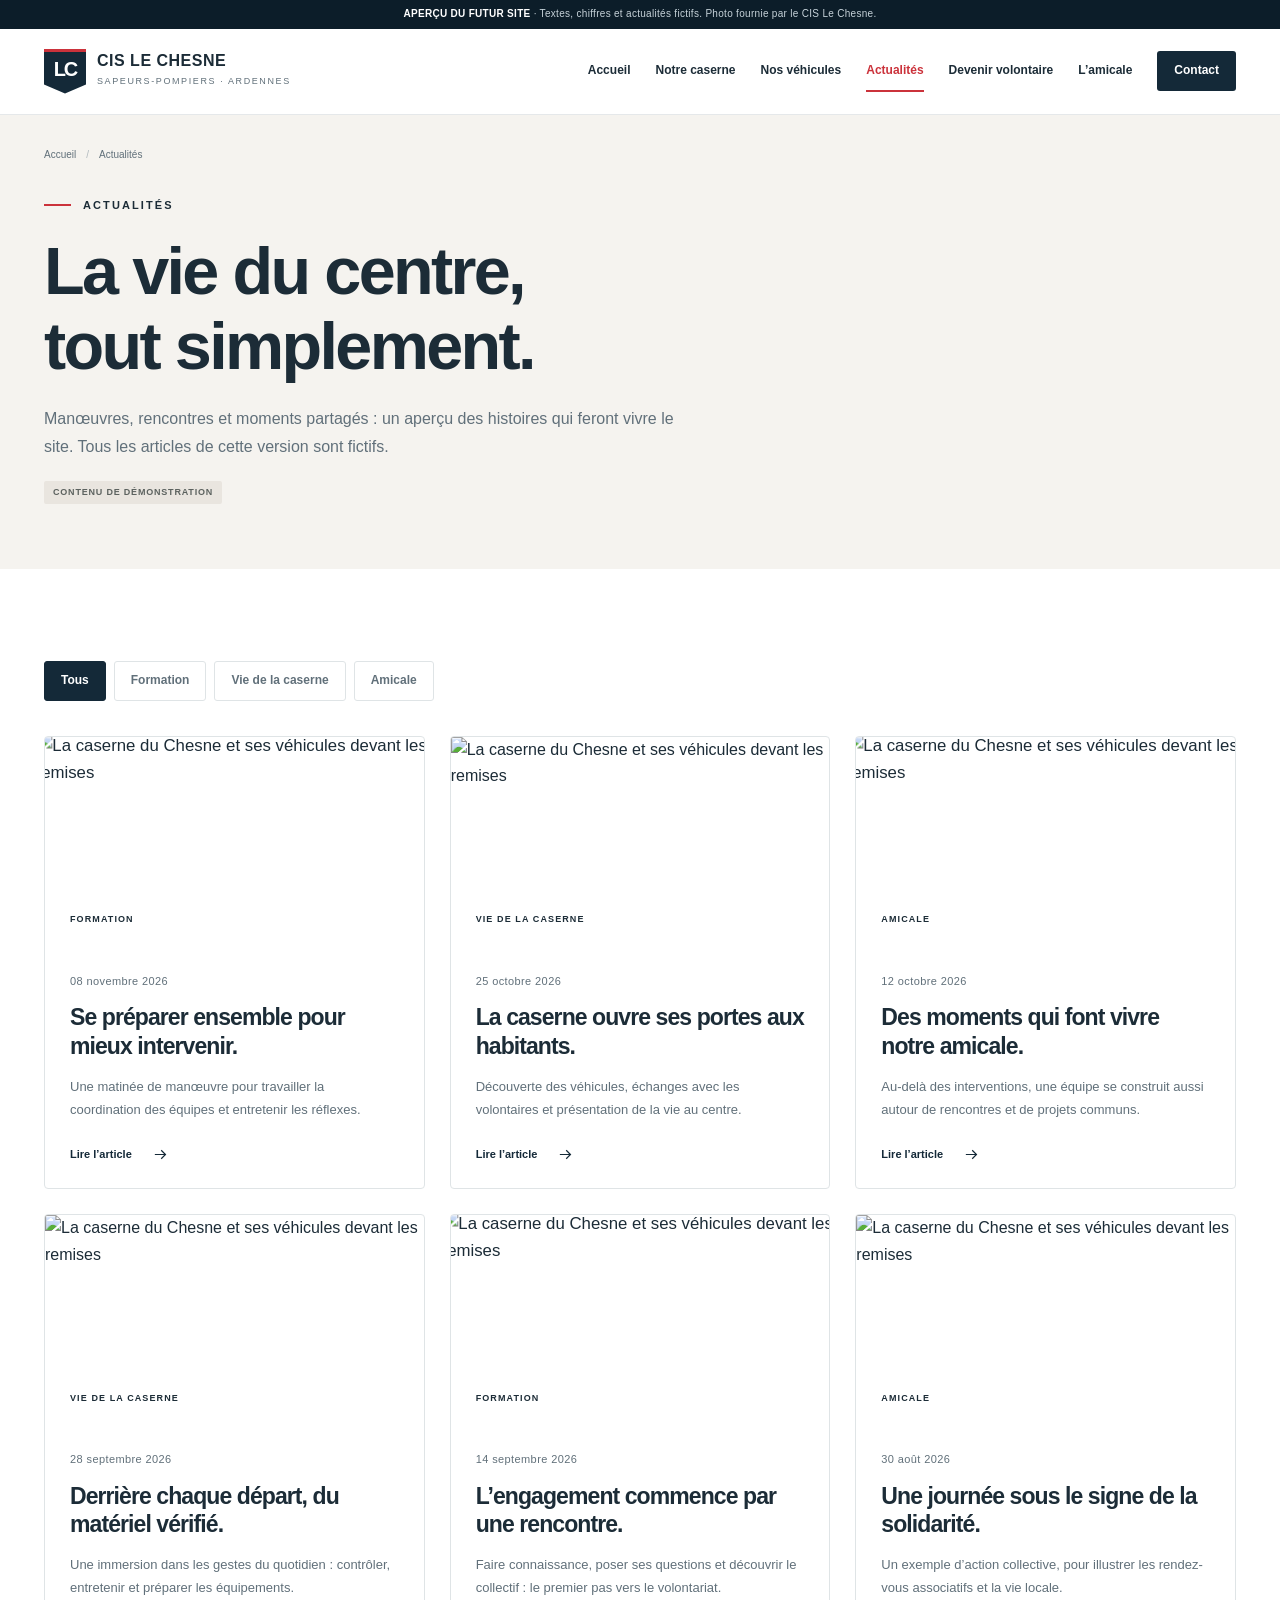
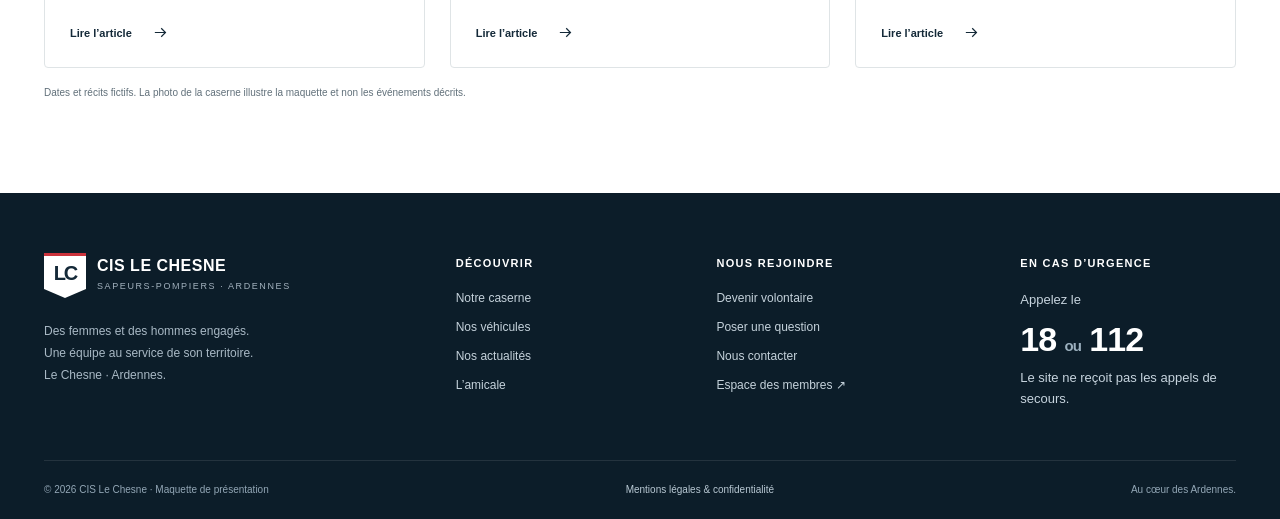
==== actualites.html @ fc44e7b3 "Add files via upload" ====
<!doctype html><html lang="fr"><head><meta charset="utf-8"><meta name="viewport" content="width=device-width,initial-scale=1"><meta name="robots" content="noindex,nofollow"><meta name="description" content="Maquette du site de présentation des sapeurs-pompiers du Chesne. Contenus de démonstration."><meta name="theme-color" content="#142938"><title>Actualités — CIS Le Chesne</title><link rel="icon" href="assets/favicon.svg" type="image/svg+xml"><link rel="stylesheet" href="styles.css"><script src="data.js" defer></script><script src="site.js" defer></script></head><body><a class="skip" href="#contenu">Aller au contenu</a><div class="demo"><strong>APERÇU DU FUTUR SITE</strong> · Textes, chiffres et actualités fictifs. Photo fournie par le CIS Le Chesne.</div><header class="site-header"><div class="wrap nav-wrap"><a class="brand" href="index.html" aria-label="CIS Le Chesne — accueil"><span class="brand-mark" aria-hidden="true">LC</span><span class="brand-text"><strong>CIS LE CHESNE</strong><small>Sapeurs-pompiers · Ardennes</small></span></a><button class="menu-toggle" aria-label="Ouvrir le menu" aria-controls="site-nav" aria-expanded="false"><svg width="22" height="22" viewBox="0 0 24 24" fill="none" stroke="currentColor" stroke-width="1.6" aria-hidden="true"><path d="M3 6h18M3 12h18M3 18h18"/></svg></button><nav class="site-nav" id="site-nav" aria-label="Navigation principale"><a href="index.html">Accueil</a><a href="caserne.html">Notre caserne</a><a href="vehicules.html">Nos véhicules</a><a href="actualites.html" aria-current="page">Actualités</a><a href="engagement.html">Devenir volontaire</a><a href="amicale.html">L’amicale</a><a href="contact.html">Contact</a></nav></div></header><main id="contenu"><section class="page-hero"><div class="wrap"><div class="breadcrumb"><a href="index.html">Accueil</a><span>/</span>Actualités</div><p class="eyebrow">Actualités</p><h1>La vie du centre,<br>tout simplement.</h1><p class="lead">Manœuvres, rencontres et moments partagés : un aperçu des histoires qui feront vivre le site. Tous les articles de cette version sont fictifs.</p><span class="tag-demo">CONTENU DE DÉMONSTRATION</span></div></section><section class="section"><div class="wrap"><div class="filters" role="group" aria-label="Filtrer les actualités"><button class="filter" data-filter="Tous" aria-pressed="true">Tous</button><button class="filter" data-filter="Formation" aria-pressed="false">Formation</button><button class="filter" data-filter="Vie de la caserne" aria-pressed="false">Vie de la caserne</button><button class="filter" data-filter="Amicale" aria-pressed="false">Amicale</button></div><div data-filter-grid><div class="cards"><article class="news-card" data-category="Formation"><a class="news-media" href="actualites.html?article=manoeuvre" aria-label="Lire : Se préparer ensemble pour mieux intervenir."><img class="news-image crop-a" src="assets/caserne-le-chesne.jpg" alt="La caserne du Chesne et ses véhicules devant les remises" loading="lazy" width="2047" height="1151"><span class="label">Formation</span></a><div class="news-body"><time datetime="2026-11-08">08 novembre 2026</time><h3>Se préparer ensemble pour mieux intervenir.</h3><p>Une matinée de manœuvre pour travailler la coordination des équipes et entretenir les réflexes.</p><a class="text-link" href="actualites.html?article=manoeuvre">Lire l’article<svg viewBox="0 0 24 24" fill="none" stroke="currentColor" stroke-width="1.7" aria-hidden="true"><path d="M4 12h15m-6-6 6 6-6 6"/></svg></a></div></article><article class="news-card" data-category="Vie de la caserne"><a class="news-media" href="actualites.html?article=portes-ouvertes" aria-label="Lire : La caserne ouvre ses portes aux habitants."><img class="news-image crop-b" src="assets/caserne-le-chesne.jpg" alt="La caserne du Chesne et ses véhicules devant les remises" loading="lazy" width="2047" height="1151"><span class="label">Vie de la caserne</span></a><div class="news-body"><time datetime="2026-10-25">25 octobre 2026</time><h3>La caserne ouvre ses portes aux habitants.</h3><p>Découverte des véhicules, échanges avec les volontaires et présentation de la vie au centre.</p><a class="text-link" href="actualites.html?article=portes-ouvertes">Lire l’article<svg viewBox="0 0 24 24" fill="none" stroke="currentColor" stroke-width="1.7" aria-hidden="true"><path d="M4 12h15m-6-6 6 6-6 6"/></svg></a></div></article><article class="news-card" data-category="Amicale"><a class="news-media" href="actualites.html?article=amicale" aria-label="Lire : Des moments qui font vivre notre amicale."><img class="news-image crop-a" src="assets/caserne-le-chesne.jpg" alt="La caserne du Chesne et ses véhicules devant les remises" loading="lazy" width="2047" height="1151"><span class="label">Amicale</span></a><div class="news-body"><time datetime="2026-10-12">12 octobre 2026</time><h3>Des moments qui font vivre notre amicale.</h3><p>Au-delà des interventions, une équipe se construit aussi autour de rencontres et de projets communs.</p><a class="text-link" href="actualites.html?article=amicale">Lire l’article<svg viewBox="0 0 24 24" fill="none" stroke="currentColor" stroke-width="1.7" aria-hidden="true"><path d="M4 12h15m-6-6 6 6-6 6"/></svg></a></div></article><article class="news-card" data-category="Vie de la caserne"><a class="news-media" href="actualites.html?article=materiel" aria-label="Lire : Derrière chaque départ, du matériel vérifié."><img class="news-image crop-b" src="assets/caserne-le-chesne.jpg" alt="La caserne du Chesne et ses véhicules devant les remises" loading="lazy" width="2047" height="1151"><span class="label">Vie de la caserne</span></a><div class="news-body"><time datetime="2026-09-28">28 septembre 2026</time><h3>Derrière chaque départ, du matériel vérifié.</h3><p>Une immersion dans les gestes du quotidien : contrôler, entretenir et préparer les équipements.</p><a class="text-link" href="actualites.html?article=materiel">Lire l’article<svg viewBox="0 0 24 24" fill="none" stroke="currentColor" stroke-width="1.7" aria-hidden="true"><path d="M4 12h15m-6-6 6 6-6 6"/></svg></a></div></article><article class="news-card" data-category="Formation"><a class="news-media" href="actualites.html?article=volontariat" aria-label="Lire : L’engagement commence par une rencontre."><img class="news-image crop-a" src="assets/caserne-le-chesne.jpg" alt="La caserne du Chesne et ses véhicules devant les remises" loading="lazy" width="2047" height="1151"><span class="label">Formation</span></a><div class="news-body"><time datetime="2026-09-14">14 septembre 2026</time><h3>L’engagement commence par une rencontre.</h3><p>Faire connaissance, poser ses questions et découvrir le collectif : le premier pas vers le volontariat.</p><a class="text-link" href="actualites.html?article=volontariat">Lire l’article<svg viewBox="0 0 24 24" fill="none" stroke="currentColor" stroke-width="1.7" aria-hidden="true"><path d="M4 12h15m-6-6 6 6-6 6"/></svg></a></div></article><article class="news-card" data-category="Amicale"><a class="news-media" href="actualites.html?article=solidarite" aria-label="Lire : Une journée sous le signe de la solidarité."><img class="news-image crop-b" src="assets/caserne-le-chesne.jpg" alt="La caserne du Chesne et ses véhicules devant les remises" loading="lazy" width="2047" height="1151"><span class="label">Amicale</span></a><div class="news-body"><time datetime="2026-08-30">30 août 2026</time><h3>Une journée sous le signe de la solidarité.</h3><p>Un exemple d’action collective, pour illustrer les rendez-vous associatifs et la vie locale.</p><a class="text-link" href="actualites.html?article=solidarite">Lire l’article<svg viewBox="0 0 24 24" fill="none" stroke="currentColor" stroke-width="1.7" aria-hidden="true"><path d="M4 12h15m-6-6 6 6-6 6"/></svg></a></div></article></div></div><p class="photo-credit">Dates et récits fictifs. La photo de la caserne illustre la maquette et non les événements décrits.</p></div></section></main><footer class="site-footer"><div class="wrap"><div class="footer-grid"><div><a class="brand" href="index.html"><span class="brand-mark" aria-hidden="true">LC</span><span class="brand-text"><strong>CIS LE CHESNE</strong><small>Sapeurs-pompiers · Ardennes</small></span></a><p class="footer-note">Des femmes et des hommes engagés.<br>Une équipe au service de son territoire.<br>Le Chesne · Ardennes.</p></div><div><h3>Découvrir</h3><a href="caserne.html">Notre caserne</a><a href="vehicules.html">Nos véhicules</a><a href="actualites.html">Nos actualités</a><a href="amicale.html">L’amicale</a></div><div><h3>Nous rejoindre</h3><a href="engagement.html">Devenir volontaire</a><a href="contact.html?objet=engagement">Poser une question</a><a href="contact.html">Nous contacter</a><a href="https://cis-lechesne.fr/" target="_blank" rel="noopener">Espace des membres ↗</a></div><div><h3>En cas d’urgence</h3><p class="emergency">Appelez le<strong>18 <span style="font-size:15px;color:#9cb0be">ou</span> 112</strong>Le site ne reçoit pas les appels de secours.</p></div></div><div class="footer-bottom"><span>© 2026 CIS Le Chesne · Maquette de présentation</span><a href="mentions-legales.html">Mentions légales & confidentialité</a><span>Au cœur des Ardennes.</span></div></div></footer><dialog class="modal" id="detail-modal" aria-labelledby="modal-title"><button class="modal-close" aria-label="Fermer la fiche"><svg viewBox="0 0 24 24" fill="none" stroke="currentColor" stroke-width="1.5" aria-hidden="true"><path d="m6 6 12 12M18 6 6 18"/></svg></button><div id="modal-content"></div></dialog></body></html>
---- styles.css ----
:root{--navy:#142938;--navy-deep:#0c1d29;--red:#cb323b;--red-dark:#ab2630;--cream:#f5f3ef;--ink:#1c2c37;--muted:#61707a;--line:#dfe4e6;--white:#fff;--radius:4px}*{box-sizing:border-box}html{scroll-behavior:smooth;scroll-padding-top:105px}body{margin:0;color:var(--ink);font:16px/1.65 Arial,Helvetica,sans-serif;background:#fff}body.locked{overflow:hidden}a{color:inherit;text-decoration:none}button,input,textarea,select{font:inherit}button,a,input,textarea,select{touch-action:manipulation}button{cursor:pointer}a:focus-visible,button:focus-visible,summary:focus-visible,input:focus-visible,select:focus-visible,textarea:focus-visible{outline:3px solid #d57a20;outline-offset:5px}img{max-width:100%;display:block}h1,h2,h3,p{margin:0}h1,h2,h3{line-height:1.12;letter-spacing:-.04em}h2{font-size:clamp(32px,3.7vw,50px);font-weight:800}h3{font-size:24px;font-weight:750}p+p{margin-top:16px}.wrap{width:min(1192px,calc(100% - 80px));margin:auto}.section{padding:92px 0}.eyebrow{display:flex;align-items:center;gap:12px;font-size:11px;font-weight:800;text-transform:uppercase;letter-spacing:2.1px;margin-bottom:20px}.eyebrow:before{content:'';display:block;width:27px;height:2px;background:var(--red)}.muted{color:var(--muted)}.lead{font-size:18px;line-height:1.75;max-width:650px;color:var(--muted)}.intro{margin:24px 0 30px}.button{display:inline-flex;align-items:center;justify-content:center;gap:24px;padding:15px 22px;background:var(--red);color:#fff;font-size:13px;line-height:1.5;font-weight:700;border:1px solid var(--red);border-radius:3px;transition:background .2s,transform .2s;min-height:49px}.button:hover{background:var(--red-dark);transform:translateY(-2px)}.button svg,.text-link svg{width:17px;height:17px;flex:none}.button.outline{background:transparent;border-color:#ffffff70}.button.outline:hover{background:#ffffff16}.button.navy{background:var(--navy);border-color:var(--navy)}.button.light{background:#fff;color:var(--navy);border-color:#fff}.text-link{display:inline-flex;align-items:center;gap:20px;font-size:13px;font-weight:800;padding-bottom:5px;border-bottom:1px solid var(--red)}.text-link:hover{color:var(--red)}.skip{position:fixed;top:-100px;left:20px;background:white;padding:15px;z-index:100}.skip:focus{top:10px}.demo{background:var(--navy-deep);color:#c6d2d9;text-align:center;padding:6px 16px;font-size:10px;letter-spacing:.3px}.demo strong{color:#fff;font-weight:700}.site-header{position:sticky;top:0;background:#fff;z-index:30;border-bottom:1px solid #e5e8ea}.nav-wrap{height:85px;display:flex;align-items:center;justify-content:space-between;gap:35px}.brand{display:flex;align-items:center;gap:11px;flex:none}.brand-mark{width:42px;height:45px;display:grid;place-items:center;background:var(--navy);color:#fff;font-size:20px;letter-spacing:-2px;font-weight:900;position:relative;clip-path:polygon(0 0,100% 0,100% 80%,50% 100%,0 80%);padding-bottom:4px}.brand-mark:after{position:absolute;content:'';top:0;left:0;width:100%;height:3px;background:var(--red)}.brand-text strong{font-size:16px;letter-spacing:.5px;line-height:1;display:block}.brand-text small{display:block;font-size:9px;letter-spacing:1.6px;text-transform:uppercase;color:var(--muted);margin-top:5px}.site-nav{display:flex;gap:25px;align-items:center;white-space:nowrap}.site-nav a{font-size:12px;font-weight:700;position:relative;padding:30px 0}.site-nav a:hover,.site-nav a[aria-current=page]{color:var(--red)}.site-nav a[aria-current=page]:after{content:'';height:2px;background:var(--red);position:absolute;bottom:19px;left:0;right:0}.site-nav a:last-child{background:var(--navy);color:#fff;padding:10px 17px;border-radius:3px}.site-nav a:last-child:after{display:none}.menu-toggle{display:none;border:1px solid var(--line);background:#fff;width:45px;height:43px;align-items:center;justify-content:center}.hero{min-height:620px;height:calc(100svh - 145px);max-height:840px;position:relative;background:var(--navy);color:#fff;display:flex;align-items:center;overflow:hidden}.hero-photo{position:absolute;inset:0;width:100%;height:100%;object-fit:cover;object-position:center 67%}.hero:after{content:'';position:absolute;inset:0;background:linear-gradient(90deg,#0a1e31d9 0%,#10273980 47%,#10273910 85%),linear-gradient(0deg,#071e3455,transparent 60%)}.hero .wrap{position:relative;z-index:1}.hero .eyebrow{color:#e1e9ef}.hero h1{font-size:clamp(54px,6.7vw,91px);max-width:730px;font-weight:850;line-height:1.03;letter-spacing:-4px}.hero h1 em{font-style:normal;color:#fff;position:relative}.hero p{max-width:445px;font-size:15px;line-height:1.8;color:#e0e7ec;margin:25px 0 28px}.hero-actions{display:flex;gap:13px;flex-wrap:wrap}.hero-coordinate{position:absolute;bottom:26px;left:0;right:0;z-index:1;color:#e4ebef;font-size:10px;text-transform:uppercase;letter-spacing:1.9px}.hero-coordinate .wrap{display:flex;justify-content:space-between;align-items:center}.hero-scroll{display:flex;gap:12px;align-items:center}.hero-scroll span{display:block;height:25px;width:1px;background:#a5b6c3}.stats-band{background:var(--cream)}.stats{display:grid;grid-template-columns:1.1fr repeat(3,1fr);padding:32px 0;align-items:center}.stats-intro{font-size:10px;font-weight:800;letter-spacing:1.5px;text-transform:uppercase;max-width:145px;line-height:1.7;color:var(--muted)}.stat{padding-left:44px;border-left:1px solid #d9dcd8}.stat strong{font-size:43px;letter-spacing:-2px;line-height:1.2;display:block;color:var(--navy)}.stat small{display:block;color:var(--muted);font-size:12px;margin-top:4px}.split{display:grid;grid-template-columns:1fr 1fr;gap:85px;align-items:center}.photo-frame{position:relative}.photo-frame img{height:405px;width:100%;object-fit:cover;object-position:65% 70%;border-radius:var(--radius)}.photo-frame .caption{position:absolute;right:-20px;bottom:-20px;max-width:220px;background:var(--navy);color:#fff;padding:22px 25px;font-size:14px;line-height:1.6;border-left:3px solid var(--red)}.photo-frame .caption small{display:block;text-transform:uppercase;font-size:9px;letter-spacing:1.6px;color:#b5c5d0;margin-bottom:6px}.section-head{display:flex;justify-content:space-between;align-items:flex-end;gap:25px;margin-bottom:38px}.section-head p{max-width:400px;margin-top:18px}.section-head>.text-link{flex-shrink:0}.cream{background:var(--cream)}.navy-section{background:var(--navy);color:#fff}.navy-section .lead{color:#c5d1d9}.mission-grid{display:grid;grid-template-columns:repeat(3,1fr);gap:0;border-top:1px solid #ffffff28}.mission{padding:34px 35px 0 0;position:relative}.mission+.mission{padding-left:35px;border-left:1px solid #ffffff28}.mission .number{display:block;color:#9daeb9;font-size:11px;letter-spacing:1px;margin-bottom:28px}.mission h3{font-size:24px;margin-bottom:15px}.mission p{font-size:14px;color:#c3cfd7;line-height:1.8}.mission .icon{width:35px;height:35px;stroke:#ef626b;margin-bottom:22px}.cards{display:grid;grid-template-columns:repeat(3,minmax(0,1fr));gap:25px}.news-card{border:1px solid var(--line);background:#fff;display:flex;flex-direction:column;border-radius:var(--radius);overflow:hidden;transition:box-shadow .2s,transform .2s}.news-card:hover{box-shadow:0 13px 30px #102b3c0a;transform:translateY(-4px)}.news-image{height:210px;width:100%;object-fit:cover}.news-image.crop-a{object-position:60% 75%;transform:scale(1.05)}.news-image.crop-b{object-position:20% 48%}.news-media{overflow:hidden;position:relative}.news-media .label{position:absolute;left:17px;bottom:16px;background:#fff;padding:4px 8px;font-size:9px;font-weight:800;letter-spacing:1.1px;text-transform:uppercase}.news-body{padding:25px;display:flex;flex-direction:column;align-items:flex-start;flex:1}.news-body time{font-size:11px;color:var(--muted);letter-spacing:.4px;display:block;margin-bottom:13px}.news-body h3{font-size:23px;line-height:1.25;margin-bottom:14px}.news-body p{font-size:13px;line-height:1.8;color:var(--muted);margin-bottom:24px}.news-body .text-link{margin-top:auto;border:0;background:transparent;color:var(--navy);padding:0;font-size:11px;text-align:left;gap:20px}.recruit-banner{position:relative;overflow:hidden;background:var(--red);padding:64px 0;color:white}.recruit-banner .wrap{position:relative;display:flex;align-items:center;justify-content:space-between;gap:40px;z-index:1}.recruit-banner h2{font-size:clamp(33px,3.9vw,50px);max-width:690px}.recruit-banner p{margin-top:15px;font-size:14px;max-width:540px;color:#ffe7e9}.recruit-banner:after{content:'ENGAGEMENT';position:absolute;bottom:-60px;right:-25px;font-size:150px;font-weight:900;letter-spacing:-8px;color:#ffffff07;pointer-events:none}.site-footer{background:var(--navy-deep);color:#fff;padding-top:60px}.footer-grid{display:grid;grid-template-columns:1.7fr 1fr 1.2fr 1fr;gap:45px;padding-bottom:50px}.site-footer .brand-mark{background:#fff;color:var(--navy)}.site-footer .brand-text small{color:#a3b2be}.footer-note{font-size:12px;color:#a9b9c5;max-width:280px;margin-top:22px;line-height:1.85}.footer-grid h3{font-size:11px;text-transform:uppercase;letter-spacing:1.3px;margin:4px 0 20px}.footer-grid a:not(.brand){display:block;color:#c5d2db;font-size:12px;margin-bottom:9px}.footer-grid a:hover{color:white}.footer-bottom{display:flex;justify-content:space-between;gap:25px;border-top:1px solid #ffffff19;padding:21px 0;color:#93a7b6;font-size:10px}.emergency{font-size:13px;color:#c7d4de}.emergency strong{font-size:34px;font-weight:800;letter-spacing:-1px;color:#fff;display:block}.footer-bottom a{color:#b9c9d4}.page-hero{background:var(--cream);padding:32px 0 65px}.breadcrumb{font-size:10px;color:var(--muted);margin-bottom:33px}.breadcrumb a:hover{color:var(--red)}.breadcrumb span{padding:0 10px;color:#b1b9be}.page-hero h1{font-size:clamp(40px,5.2vw,68px);max-width:800px;font-weight:800}.page-hero .lead{margin-top:22px;max-width:660px;font-size:16px}.tag-demo{display:inline-block;background:#e9e5df;padding:4px 9px;font-size:9px;font-weight:700;letter-spacing:.8px;border-radius:2px;color:#5c625f;margin-top:20px}.full-photo{height:400px;width:100%;object-fit:cover;object-position:center 66%;border-radius:4px}.quote-panel{padding:37px 40px;background:var(--cream);border-left:3px solid var(--red)}.quote-panel p{font-size:25px;line-height:1.5;font-weight:700;letter-spacing:-.6px}.quote-panel small{display:block;margin-top:17px;font-size:11px;color:var(--muted)}.values{display:grid;grid-template-columns:repeat(3,1fr);gap:30px;margin-top:45px}.value{border-top:2px solid var(--red);padding-top:25px}.value h3{font-size:23px;margin-bottom:16px}.value p{font-size:14px;color:var(--muted)}.timeline{display:grid;grid-template-columns:repeat(3,1fr);gap:35px;margin-top:40px}.timeline article{padding:25px 0;border-top:1px solid var(--line)}.timeline strong{font-size:38px;letter-spacing:-1px;display:block;color:var(--red)}.timeline h3{font-size:19px;margin:12px 0}.timeline p{font-size:13px;color:var(--muted)}.filters{display:flex;gap:8px;flex-wrap:wrap;margin-bottom:35px}.filter{border:1px solid var(--line);background:white;color:var(--muted);padding:9px 16px;font-size:12px;font-weight:700;border-radius:3px}.filter[aria-pressed=true]{background:var(--navy);color:#fff;border-color:var(--navy)}.filters .filter:hover{border-color:var(--navy)}.vehicle-grid{display:grid;grid-template-columns:repeat(2,minmax(0,1fr));gap:32px}.vehicle{border:1px solid var(--line);background:white;border-radius:4px;overflow:hidden}.vehicle-photo{height:265px;background-image:url('assets/caserne-le-chesne.jpg');background-repeat:no-repeat;background-size:270%;background-position:60% 78%;position:relative}.vehicle-photo.vsav{background-position:100% 76%;background-size:280%}.vehicle-photo.vl{background-position:38% 86%;background-size:280%}.vehicle-photo.vtu{background-position:86% 80%;background-size:270%}.vehicle-photo:after{content:'';position:absolute;inset:0;background:linear-gradient(0deg,#0d263657,transparent 65%)}.vehicle-type{position:absolute;bottom:18px;left:22px;z-index:1;font-size:12px;color:#fff;font-weight:800;letter-spacing:1.5px}.vehicle-info{padding:27px}.vehicle-info h3{font-size:25px}.vehicle-info p{font-size:14px;color:var(--muted);margin:15px 0 22px}.vehicle-meta{display:flex;justify-content:space-between;gap:16px;padding-top:20px;border-top:1px solid var(--line);font-size:11px;color:var(--muted)}.vehicle-meta button{background:none;border:0;padding:0;color:var(--navy);font-size:12px;font-weight:800}.photo-credit{font-size:10px;line-height:1.6;color:var(--muted);margin-top:17px}.steps{display:grid;grid-template-columns:repeat(4,1fr);gap:30px;margin-top:40px;counter-reset:step}.step{border-top:1px solid #d5dcdc;padding-top:22px}.step:before{counter-increment:step;content:'0' counter(step);color:var(--red);font-size:13px;font-weight:800;display:block;margin-bottom:24px}.step h3{font-size:21px;margin-bottom:15px}.step p{font-size:13px;color:var(--muted)}.faq{max-width:840px;margin:40px auto 0}.faq details{border-top:1px solid var(--line)}.faq details:last-child{border-bottom:1px solid var(--line)}.faq summary{list-style:none;cursor:pointer;padding:24px 30px 24px 0;font-weight:700;position:relative;font-size:16px}.faq summary::-webkit-details-marker{display:none}.faq summary:after{content:'+';position:absolute;right:2px;top:20px;font-size:23px;color:var(--red);font-weight:400}.faq details[open] summary:after{content:'−'}.faq details p{padding:0 35px 24px 0;font-size:14px;color:var(--muted)}.center{text-align:center}.center .eyebrow{justify-content:center}.center .lead{margin:20px auto 0}.agenda{margin-top:36px;border-top:1px solid var(--line)}.agenda-item{display:grid;grid-template-columns:70px 1fr auto;gap:25px;align-items:center;padding:24px 0;border-bottom:1px solid var(--line)}.agenda-day{color:var(--red);font-size:32px;font-weight:800;line-height:1;text-align:center}.agenda-day small{display:block;font-size:9px;letter-spacing:1.5px;margin-top:8px;text-transform:uppercase}.agenda-item h3{font-size:21px}.agenda-item p{font-size:12px;color:var(--muted);margin-top:7px}.agenda-item>span{font-size:10px;text-transform:uppercase;letter-spacing:1px;color:var(--muted)}.contact-grid{display:grid;grid-template-columns:.85fr 1.25fr;gap:90px}.contact-info h2{font-size:36px}.contact-info .lead{font-size:15px;margin-top:22px}.contact-detail{padding:25px 0;border-bottom:1px solid var(--line)}.contact-detail strong{display:block;font-size:13px;margin-bottom:6px}.contact-detail p{font-size:14px;color:var(--muted)}.contact-detail small{font-size:11px;color:var(--muted)}.form-panel{background:var(--cream);padding:38px;border:1px solid #e9e8e2;border-radius:4px}.form-panel h2{font-size:30px}.form-panel>p{font-size:12px;color:var(--muted);margin:13px 0 25px}.form-grid{display:grid;grid-template-columns:1fr 1fr;gap:17px}.field{display:flex;flex-direction:column;gap:7px;margin-bottom:18px;min-width:0}.field label{font-size:12px;font-weight:700}.field input,.field select,.field textarea{border:1px solid #d2d9dc;background:white;width:100%;padding:12px 14px;color:var(--ink);border-radius:3px;min-width:0;font-size:14px}.field textarea{resize:vertical;min-height:140px}.check-label{display:flex;align-items:flex-start;gap:10px;font-size:11px;color:var(--muted);margin-bottom:24px}.check-label input{margin-top:4px;accent-color:var(--red);flex:none}.form-note{font-size:11px;color:var(--muted);margin-top:15px}.form-result{padding:17px;background:#e4efe6;color:#245b37;border:1px solid #b7cdbb;margin-top:22px;font-size:13px}.location-card{background:var(--navy);padding:35px;color:white;position:relative;overflow:hidden}.location-card h3{font-size:22px}.location-card p{font-size:13px;color:#c4d0d9;margin-top:13px;position:relative;z-index:1}.location-grid{position:absolute;inset:0;opacity:.08;background-image:linear-gradient(#fff 1px,transparent 1px),linear-gradient(90deg,#fff 1px,transparent 1px);background-size:30px 30px;transform:rotate(-20deg) scale(1.5)}.location-pin{display:flex;align-items:center;gap:8px;font-size:11px;color:#dbe5ec;margin-top:27px}.location-pin svg{width:18px;height:18px}.emergency-box{background:#fff0f0;color:#86313a;padding:22px 26px;display:flex;gap:20px;align-items:center;border-left:3px solid var(--red);margin-top:35px}.emergency-box strong{font-size:22px;white-space:nowrap}.emergency-box p{font-size:12px;line-height:1.7}.legal-content{max-width:800px}.legal-content h2{font-size:26px;margin:35px 0 16px}.legal-content p{font-size:15px;color:var(--muted)}.modal{width:min(760px,calc(100% - 30px));max-height:90svh;padding:0;border:0;border-radius:5px;color:var(--ink);box-shadow:0 30px 100px #00142577}.modal::backdrop{background:#0a1b29ba;backdrop-filter:blur(4px)}.modal-close{position:sticky;top:14px;float:right;margin:14px 14px -58px 0;background:white;color:var(--navy);width:40px;height:40px;display:grid;place-items:center;border:1px solid var(--line);border-radius:50%;z-index:2}.modal-close svg{width:19px;height:19px}.modal-image{width:100%;height:270px;object-fit:cover;object-position:center 70%}.modal-body{padding:36px 40px 42px}.modal-body h2{font-size:36px;margin-bottom:24px}.modal-body p{color:var(--muted);font-size:14px}.modal-body .eyebrow{font-size:9px;margin-bottom:18px}.modal-body h3{font-size:20px;margin:25px 0 14px}.modal-body ul{padding-left:20px;color:var(--muted);font-size:14px}.modal-body .button{margin-top:25px}.empty{color:var(--muted);padding:25px 0}[hidden]{display:none!important}.visually-hidden{position:absolute!important;width:1px;height:1px;padding:0;overflow:hidden;clip:rect(0,0,0,0);white-space:nowrap;border:0}@media(min-width:1600px){.hero .wrap{padding-bottom:30px}}@media(max-width:1150px){.site-nav{gap:17px}.site-nav a{font-size:11px}.brand-text strong{font-size:14px}.nav-wrap{gap:20px}.split{gap:50px}.contact-grid{gap:50px}.wrap{width:calc(100% - 60px)}}@media(max-width:940px){.menu-toggle{display:flex}.site-nav{display:none;position:absolute;top:85px;left:0;right:0;background:white;box-shadow:0 15px 25px #1232;padding:20px 30px;align-items:stretch}.site-nav.open{display:flex;flex-direction:column;gap:0}.site-nav a{font-size:15px;padding:12px 0}.site-nav a[aria-current=page]:after{display:none}.site-nav a:last-child{padding:12px 17px;margin-top:10px;text-align:center}.hero{height:680px;min-height:560px}.hero h1{font-size:72px}.hero-photo{object-position:59% 65%}.split{gap:35px}.cards{gap:18px}.news-body{padding:21px}.news-body h3{font-size:21px}.footer-grid{grid-template-columns:1.4fr 1fr;gap:35px}.steps{grid-template-columns:repeat(2,1fr)}.contact-grid{grid-template-columns:1fr 1.3fr;gap:35px}.form-panel{padding:28px}.photo-frame .caption{right:0}.stats{grid-template-columns:1fr 1fr 1fr}.stats-intro{grid-column:1/-1;max-width:none;text-align:center;margin-bottom:22px}.stat{padding-left:25px}.stat:nth-child(2){border-left:0}.stat strong{font-size:37px}}@media(max-width:700px){.wrap{width:calc(100% - 40px)}.section{padding:60px 0}.demo{font-size:9px;line-height:1.5;padding:7px 12px}.nav-wrap{height:72px}.site-nav{top:72px}.hero{height:610px;min-height:0;max-height:none}.hero h1{font-size:58px;letter-spacing:-2.5px}.hero-photo{object-position:63% 60%}.hero:after{background:linear-gradient(90deg,#0a1e31d6,#1027394d),linear-gradient(0deg,#071e3466,transparent)}.hero p{font-size:14px;max-width:330px}.hero .eyebrow{font-size:9px;letter-spacing:1.5px}.hero-coordinate{font-size:8px;bottom:23px}.hero-scroll{display:none}.hero-actions{gap:10px}.hero .button{font-size:11px;padding:13px 15px;gap:12px}.hero-coordinate .wrap>span:last-child{display:none}.stats{padding:28px 0}.stat{padding-left:13px}.stat strong{font-size:31px;letter-spacing:-1px}.stat small{font-size:10px}.stats-intro{font-size:9px}.split,.contact-grid{grid-template-columns:1fr;gap:40px}.split.reverse .photo-frame{order:2}.photo-frame img{height:320px}.photo-frame .caption{bottom:-12px;padding:18px 20px;font-size:12px;max-width:190px}.lead{font-size:16px}.eyebrow{margin-bottom:16px;font-size:9px}.intro{margin:20px 0 25px}.section-head{display:block;margin-bottom:30px}.section-head>.text-link{margin-top:23px}.cards{grid-template-columns:1fr;gap:25px}.news-image{height:230px}.news-body{padding:25px}.news-body h3{font-size:24px}.mission-grid{grid-template-columns:1fr}.mission{padding:25px 0}.mission+.mission{padding:25px 0;border-left:0;border-top:1px solid #ffffff28}.mission .number{margin-bottom:17px}.mission .icon{margin-bottom:14px;width:30px;height:30px}.recruit-banner{padding:50px 0}.recruit-banner .wrap{display:block}.recruit-banner .button{margin-top:26px}.recruit-banner:after{font-size:88px;bottom:-28px}.footer-grid{grid-template-columns:1fr 1fr;gap:30px 25px}.footer-grid>div:first-child{grid-column:1/-1}.site-footer{padding-top:45px}.footer-bottom{flex-direction:column;gap:9px}.footer-note{max-width:330px}.page-hero{padding:25px 0 45px}.breadcrumb{margin-bottom:28px}.page-hero h1{font-size:45px;letter-spacing:-2px}.page-hero .lead{font-size:15px}.values,.timeline{grid-template-columns:1fr;gap:22px}.timeline{margin-top:20px}.timeline article{padding:15px 0}.full-photo{height:300px}.quote-panel{padding:28px}.quote-panel p{font-size:23px}.vehicle-grid{grid-template-columns:1fr;gap:26px}.vehicle-photo{height:230px}.vehicle-info{padding:24px}.vehicle-info h3{font-size:24px}.steps{gap:30px 25px}.step h3{font-size:20px}.faq summary{font-size:15px;padding:22px 30px 22px 0}.agenda-item{grid-template-columns:48px 1fr;gap:20px}.agenda-item>span{grid-column:2}.agenda-item h3{font-size:20px}.agenda-day{font-size:30px}.form-panel{padding:25px 20px}.form-grid{grid-template-columns:1fr;gap:0}.contact-info h2{font-size:32px}.emergency-box{align-items:flex-start;flex-direction:column;gap:5px}.modal-body{padding:28px 25px}.modal-body h2{font-size:30px}.modal-image{height:205px}}@media(prefers-reduced-motion:reduce){html{scroll-behavior:auto}*{transition:none!important}}
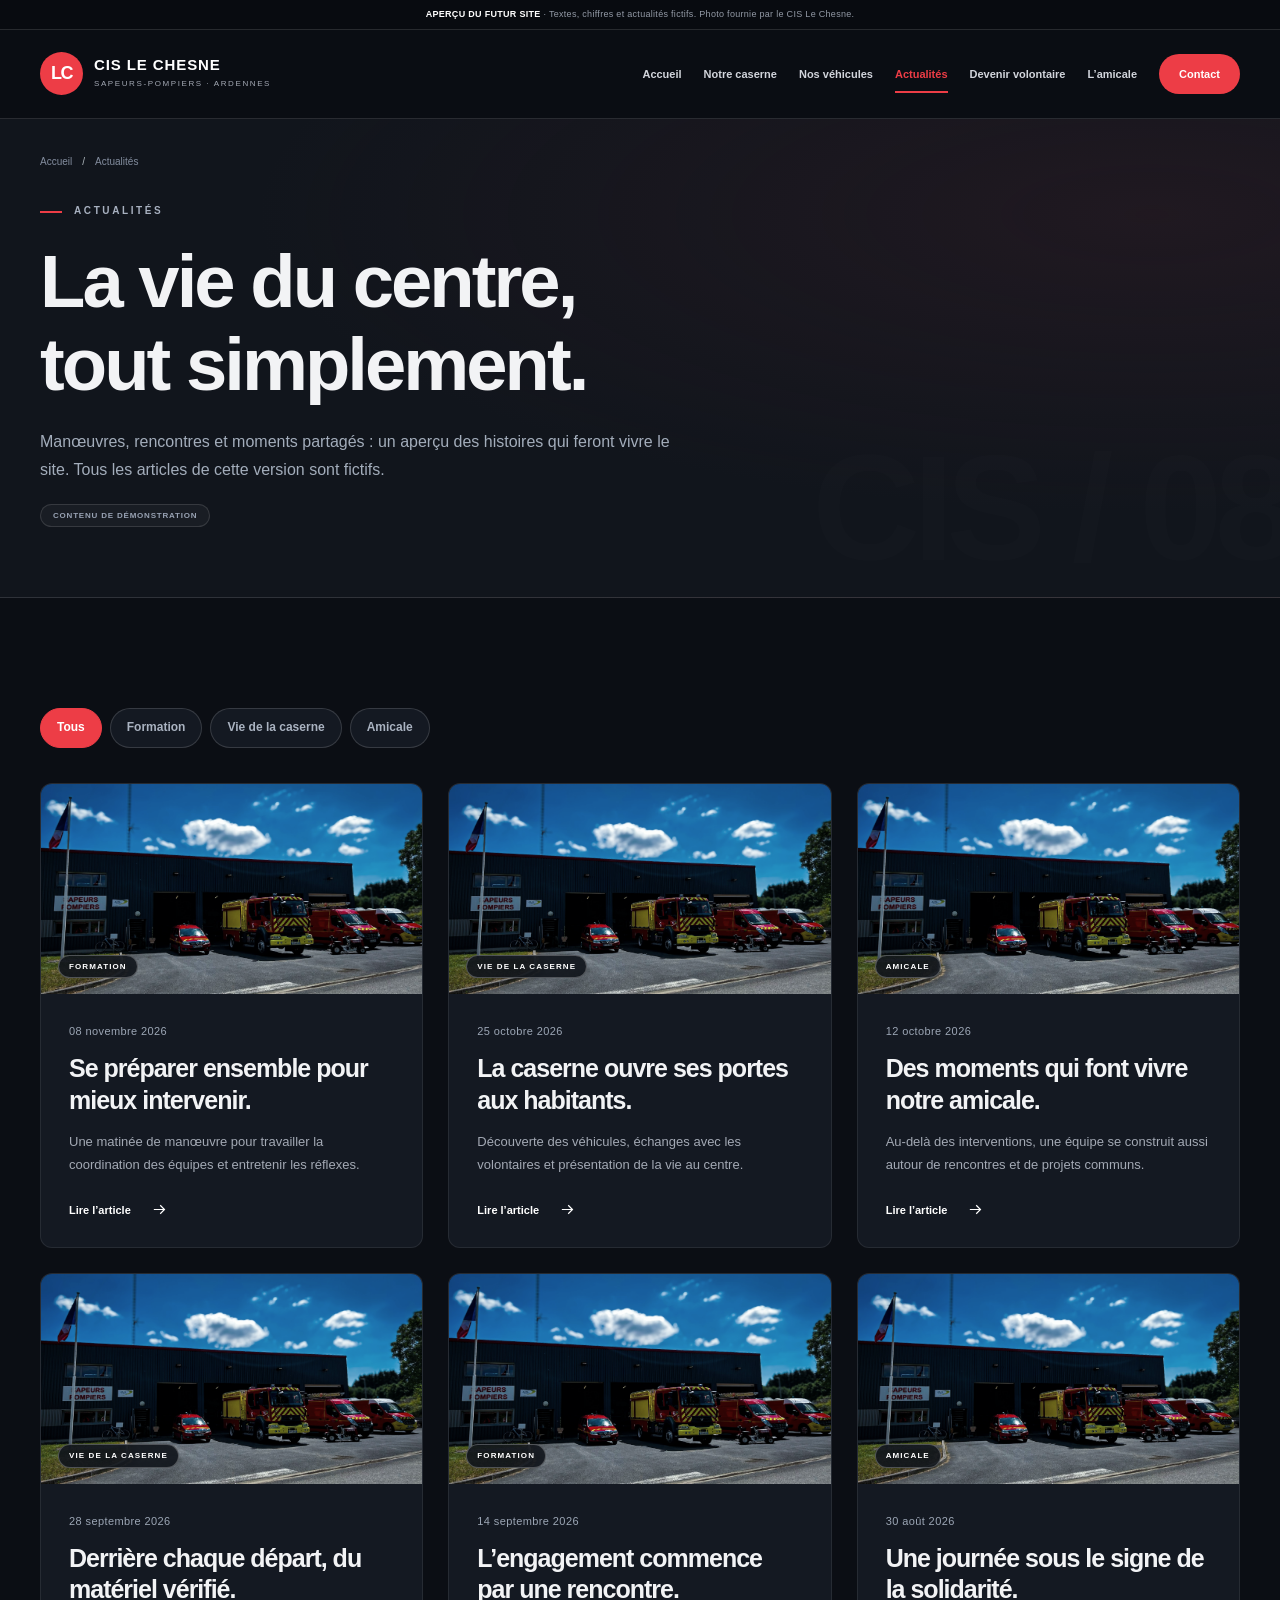
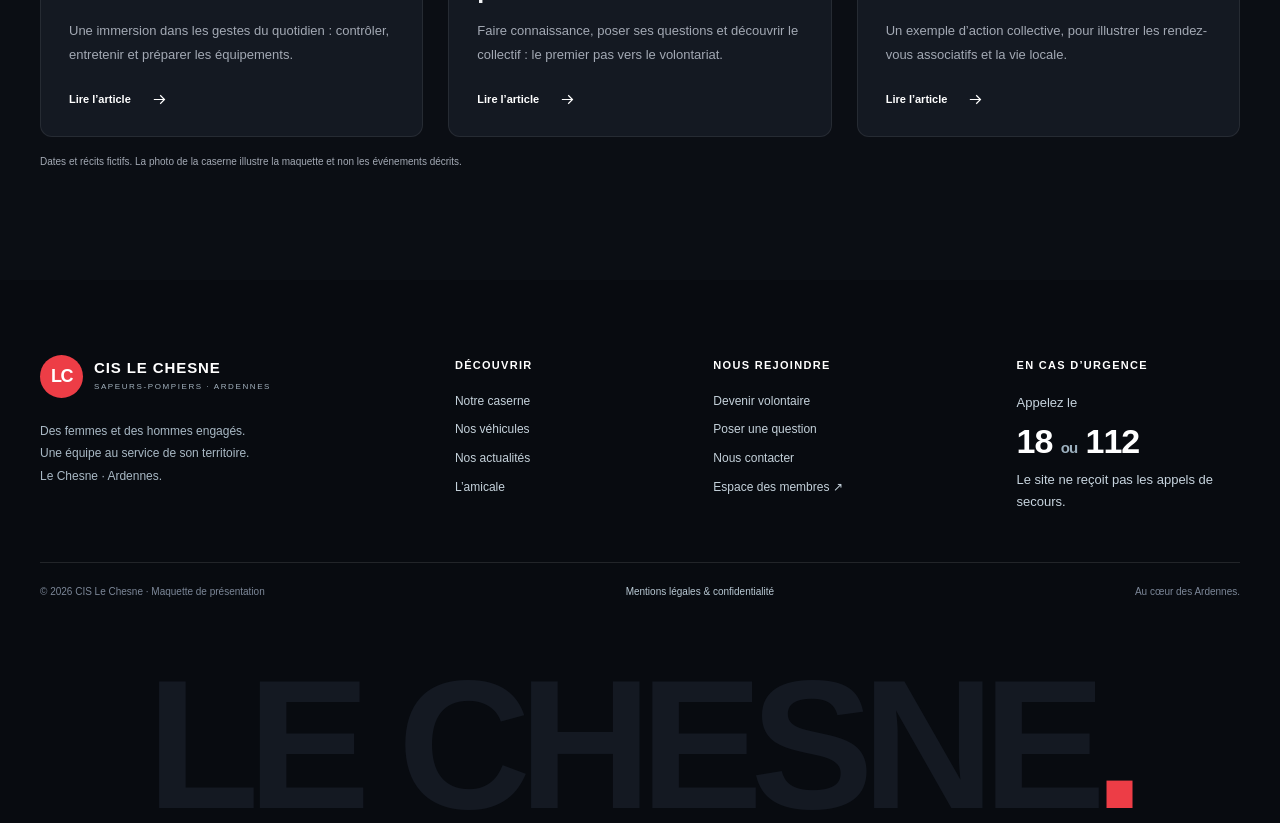
==== commit 70c365e8: "Add files via upload" ====
--- a/actualites.html
+++ b/actualites.html
@@ -1 +1 @@
-<!doctype html><html lang="fr"><head><meta charset="utf-8"><meta name="viewport" content="width=device-width,initial-scale=1"><meta name="robots" content="noindex,nofollow"><meta name="description" content="Maquette du site de présentation des sapeurs-pompiers du Chesne. Contenus de démonstration."><meta name="theme-color" content="#142938"><title>Actualités — CIS Le Chesne</title><link rel="icon" href="assets/favicon.svg" type="image/svg+xml"><link rel="stylesheet" href="styles.css"><script src="data.js" defer></script><script src="site.js" defer></script></head><body><a class="skip" href="#contenu">Aller au contenu</a><div class="demo"><strong>APERÇU DU FUTUR SITE</strong> · Textes, chiffres et actualités fictifs. Photo fournie par le CIS Le Chesne.</div><header class="site-header"><div class="wrap nav-wrap"><a class="brand" href="index.html" aria-label="CIS Le Chesne — accueil"><span class="brand-mark" aria-hidden="true">LC</span><span class="brand-text"><strong>CIS LE CHESNE</strong><small>Sapeurs-pompiers · Ardennes</small></span></a><button class="menu-toggle" aria-label="Ouvrir le menu" aria-controls="site-nav" aria-expanded="false"><svg width="22" height="22" viewBox="0 0 24 24" fill="none" stroke="currentColor" stroke-width="1.6" aria-hidden="true"><path d="M3 6h18M3 12h18M3 18h18"/></svg></button><nav class="site-nav" id="site-nav" aria-label="Navigation principale"><a href="index.html">Accueil</a><a href="caserne.html">Notre caserne</a><a href="vehicules.html">Nos véhicules</a><a href="actualites.html" aria-current="page">Actualités</a><a href="engagement.html">Devenir volontaire</a><a href="amicale.html">L’amicale</a><a href="contact.html">Contact</a></nav></div></header><main id="contenu"><section class="page-hero"><div class="wrap"><div class="breadcrumb"><a href="index.html">Accueil</a><span>/</span>Actualités</div><p class="eyebrow">Actualités</p><h1>La vie du centre,<br>tout simplement.</h1><p class="lead">Manœuvres, rencontres et moments partagés : un aperçu des histoires qui feront vivre le site. Tous les articles de cette version sont fictifs.</p><span class="tag-demo">CONTENU DE DÉMONSTRATION</span></div></section><section class="section"><div class="wrap"><div class="filters" role="group" aria-label="Filtrer les actualités"><button class="filter" data-filter="Tous" aria-pressed="true">Tous</button><button class="filter" data-filter="Formation" aria-pressed="false">Formation</button><button class="filter" data-filter="Vie de la caserne" aria-pressed="false">Vie de la caserne</button><button class="filter" data-filter="Amicale" aria-pressed="false">Amicale</button></div><div data-filter-grid><div class="cards"><article class="news-card" data-category="Formation"><a class="news-media" href="actualites.html?article=manoeuvre" aria-label="Lire : Se préparer ensemble pour mieux intervenir."><img class="news-image crop-a" src="assets/caserne-le-chesne.jpg" alt="La caserne du Chesne et ses véhicules devant les remises" loading="lazy" width="2047" height="1151"><span class="label">Formation</span></a><div class="news-body"><time datetime="2026-11-08">08 novembre 2026</time><h3>Se préparer ensemble pour mieux intervenir.</h3><p>Une matinée de manœuvre pour travailler la coordination des équipes et entretenir les réflexes.</p><a class="text-link" href="actualites.html?article=manoeuvre">Lire l’article<svg viewBox="0 0 24 24" fill="none" stroke="currentColor" stroke-width="1.7" aria-hidden="true"><path d="M4 12h15m-6-6 6 6-6 6"/></svg></a></div></article><article class="news-card" data-category="Vie de la caserne"><a class="news-media" href="actualites.html?article=portes-ouvertes" aria-label="Lire : La caserne ouvre ses portes aux habitants."><img class="news-image crop-b" src="assets/caserne-le-chesne.jpg" alt="La caserne du Chesne et ses véhicules devant les remises" loading="lazy" width="2047" height="1151"><span class="label">Vie de la caserne</span></a><div class="news-body"><time datetime="2026-10-25">25 octobre 2026</time><h3>La caserne ouvre ses portes aux habitants.</h3><p>Découverte des véhicules, échanges avec les volontaires et présentation de la vie au centre.</p><a class="text-link" href="actualites.html?article=portes-ouvertes">Lire l’article<svg viewBox="0 0 24 24" fill="none" stroke="currentColor" stroke-width="1.7" aria-hidden="true"><path d="M4 12h15m-6-6 6 6-6 6"/></svg></a></div></article><article class="news-card" data-category="Amicale"><a class="news-media" href="actualites.html?article=amicale" aria-label="Lire : Des moments qui font vivre notre amicale."><img class="news-image crop-a" src="assets/caserne-le-chesne.jpg" alt="La caserne du Chesne et ses véhicules devant les remises" loading="lazy" width="2047" height="1151"><span class="label">Amicale</span></a><div class="news-body"><time datetime="2026-10-12">12 octobre 2026</time><h3>Des moments qui font vivre notre amicale.</h3><p>Au-delà des interventions, une équipe se construit aussi autour de rencontres et de projets communs.</p><a class="text-link" href="actualites.html?article=amicale">Lire l’article<svg viewBox="0 0 24 24" fill="none" stroke="currentColor" stroke-width="1.7" aria-hidden="true"><path d="M4 12h15m-6-6 6 6-6 6"/></svg></a></div></article><article class="news-card" data-category="Vie de la caserne"><a class="news-media" href="actualites.html?article=materiel" aria-label="Lire : Derrière chaque départ, du matériel vérifié."><img class="news-image crop-b" src="assets/caserne-le-chesne.jpg" alt="La caserne du Chesne et ses véhicules devant les remises" loading="lazy" width="2047" height="1151"><span class="label">Vie de la caserne</span></a><div class="news-body"><time datetime="2026-09-28">28 septembre 2026</time><h3>Derrière chaque départ, du matériel vérifié.</h3><p>Une immersion dans les gestes du quotidien : contrôler, entretenir et préparer les équipements.</p><a class="text-link" href="actualites.html?article=materiel">Lire l’article<svg viewBox="0 0 24 24" fill="none" stroke="currentColor" stroke-width="1.7" aria-hidden="true"><path d="M4 12h15m-6-6 6 6-6 6"/></svg></a></div></article><article class="news-card" data-category="Formation"><a class="news-media" href="actualites.html?article=volontariat" aria-label="Lire : L’engagement commence par une rencontre."><img class="news-image crop-a" src="assets/caserne-le-chesne.jpg" alt="La caserne du Chesne et ses véhicules devant les remises" loading="lazy" width="2047" height="1151"><span class="label">Formation</span></a><div class="news-body"><time datetime="2026-09-14">14 septembre 2026</time><h3>L’engagement commence par une rencontre.</h3><p>Faire connaissance, poser ses questions et découvrir le collectif : le premier pas vers le volontariat.</p><a class="text-link" href="actualites.html?article=volontariat">Lire l’article<svg viewBox="0 0 24 24" fill="none" stroke="currentColor" stroke-width="1.7" aria-hidden="true"><path d="M4 12h15m-6-6 6 6-6 6"/></svg></a></div></article><article class="news-card" data-category="Amicale"><a class="news-media" href="actualites.html?article=solidarite" aria-label="Lire : Une journée sous le signe de la solidarité."><img class="news-image crop-b" src="assets/caserne-le-chesne.jpg" alt="La caserne du Chesne et ses véhicules devant les remises" loading="lazy" width="2047" height="1151"><span class="label">Amicale</span></a><div class="news-body"><time datetime="2026-08-30">30 août 2026</time><h3>Une journée sous le signe de la solidarité.</h3><p>Un exemple d’action collective, pour illustrer les rendez-vous associatifs et la vie locale.</p><a class="text-link" href="actualites.html?article=solidarite">Lire l’article<svg viewBox="0 0 24 24" fill="none" stroke="currentColor" stroke-width="1.7" aria-hidden="true"><path d="M4 12h15m-6-6 6 6-6 6"/></svg></a></div></article></div></div><p class="photo-credit">Dates et récits fictifs. La photo de la caserne illustre la maquette et non les événements décrits.</p></div></section></main><footer class="site-footer"><div class="wrap"><div class="footer-grid"><div><a class="brand" href="index.html"><span class="brand-mark" aria-hidden="true">LC</span><span class="brand-text"><strong>CIS LE CHESNE</strong><small>Sapeurs-pompiers · Ardennes</small></span></a><p class="footer-note">Des femmes et des hommes engagés.<br>Une équipe au service de son territoire.<br>Le Chesne · Ardennes.</p></div><div><h3>Découvrir</h3><a href="caserne.html">Notre caserne</a><a href="vehicules.html">Nos véhicules</a><a href="actualites.html">Nos actualités</a><a href="amicale.html">L’amicale</a></div><div><h3>Nous rejoindre</h3><a href="engagement.html">Devenir volontaire</a><a href="contact.html?objet=engagement">Poser une question</a><a href="contact.html">Nous contacter</a><a href="https://cis-lechesne.fr/" target="_blank" rel="noopener">Espace des membres ↗</a></div><div><h3>En cas d’urgence</h3><p class="emergency">Appelez le<strong>18 <span style="font-size:15px;color:#9cb0be">ou</span> 112</strong>Le site ne reçoit pas les appels de secours.</p></div></div><div class="footer-bottom"><span>© 2026 CIS Le Chesne · Maquette de présentation</span><a href="mentions-legales.html">Mentions légales & confidentialité</a><span>Au cœur des Ardennes.</span></div></div></footer><dialog class="modal" id="detail-modal" aria-labelledby="modal-title"><button class="modal-close" aria-label="Fermer la fiche"><svg viewBox="0 0 24 24" fill="none" stroke="currentColor" stroke-width="1.5" aria-hidden="true"><path d="m6 6 12 12M18 6 6 18"/></svg></button><div id="modal-content"></div></dialog></body></html>+<!doctype html><html lang="fr"><head><meta charset="utf-8"><meta name="viewport" content="width=device-width,initial-scale=1"><meta name="robots" content="noindex,nofollow"><meta name="description" content="Maquette du site de présentation des sapeurs-pompiers du Chesne. Contenus de démonstration."><meta name="theme-color" content="#142938"><title>Actualités — CIS Le Chesne</title><link rel="icon" href="favicon.svg" type="image/svg+xml"><link rel="stylesheet" href="styles.css?v=2"><script src="data.js" defer></script><script src="site.js?v=2" defer></script></head><body class="immersive"><a class="skip" href="#contenu">Aller au contenu</a><div class="demo"><strong>APERÇU DU FUTUR SITE</strong> · Textes, chiffres et actualités fictifs. Photo fournie par le CIS Le Chesne.</div><div class="reading-progress" aria-hidden="true"></div><header class="site-header"><div class="wrap nav-wrap"><a class="brand" href="index.html" aria-label="CIS Le Chesne — accueil"><span class="brand-mark" aria-hidden="true">LC</span><span class="brand-text"><strong>CIS LE CHESNE</strong><small>Sapeurs-pompiers · Ardennes</small></span></a><button class="menu-toggle" aria-label="Ouvrir le menu" aria-controls="site-nav" aria-expanded="false"><svg width="22" height="22" viewBox="0 0 24 24" fill="none" stroke="currentColor" stroke-width="1.6" aria-hidden="true"><path d="M3 6h18M3 12h18M3 18h18"/></svg></button><nav class="site-nav" id="site-nav" aria-label="Navigation principale"><a href="index.html">Accueil</a><a href="caserne.html">Notre caserne</a><a href="vehicules.html">Nos véhicules</a><a href="actualites.html" aria-current="page">Actualités</a><a href="engagement.html">Devenir volontaire</a><a href="amicale.html">L’amicale</a><a href="contact.html">Contact</a></nav></div></header><main id="contenu"><section class="page-hero"><div class="wrap"><div class="breadcrumb"><a href="index.html">Accueil</a><span>/</span>Actualités</div><p class="eyebrow">Actualités</p><h1>La vie du centre,<br>tout simplement.</h1><p class="lead">Manœuvres, rencontres et moments partagés : un aperçu des histoires qui feront vivre le site. Tous les articles de cette version sont fictifs.</p><span class="tag-demo">CONTENU DE DÉMONSTRATION</span></div></section><section class="section"><div class="wrap"><div class="filters" role="group" aria-label="Filtrer les actualités"><button class="filter" data-filter="Tous" aria-pressed="true">Tous</button><button class="filter" data-filter="Formation" aria-pressed="false">Formation</button><button class="filter" data-filter="Vie de la caserne" aria-pressed="false">Vie de la caserne</button><button class="filter" data-filter="Amicale" aria-pressed="false">Amicale</button></div><div data-filter-grid><div class="cards"><article class="news-card" data-category="Formation"><a class="news-media" href="actualites.html?article=manoeuvre" aria-label="Lire : Se préparer ensemble pour mieux intervenir."><img class="news-image crop-a" src="caserne-le-chesne.jpg" alt="La caserne du Chesne et ses véhicules devant les remises" loading="lazy" width="2047" height="1151"><span class="label">Formation</span></a><div class="news-body"><time datetime="2026-11-08">08 novembre 2026</time><h3>Se préparer ensemble pour mieux intervenir.</h3><p>Une matinée de manœuvre pour travailler la coordination des équipes et entretenir les réflexes.</p><a class="text-link" href="actualites.html?article=manoeuvre">Lire l’article<svg viewBox="0 0 24 24" fill="none" stroke="currentColor" stroke-width="1.7" aria-hidden="true"><path d="M4 12h15m-6-6 6 6-6 6"/></svg></a></div></article><article class="news-card" data-category="Vie de la caserne"><a class="news-media" href="actualites.html?article=portes-ouvertes" aria-label="Lire : La caserne ouvre ses portes aux habitants."><img class="news-image crop-b" src="caserne-le-chesne.jpg" alt="La caserne du Chesne et ses véhicules devant les remises" loading="lazy" width="2047" height="1151"><span class="label">Vie de la caserne</span></a><div class="news-body"><time datetime="2026-10-25">25 octobre 2026</time><h3>La caserne ouvre ses portes aux habitants.</h3><p>Découverte des véhicules, échanges avec les volontaires et présentation de la vie au centre.</p><a class="text-link" href="actualites.html?article=portes-ouvertes">Lire l’article<svg viewBox="0 0 24 24" fill="none" stroke="currentColor" stroke-width="1.7" aria-hidden="true"><path d="M4 12h15m-6-6 6 6-6 6"/></svg></a></div></article><article class="news-card" data-category="Amicale"><a class="news-media" href="actualites.html?article=amicale" aria-label="Lire : Des moments qui font vivre notre amicale."><img class="news-image crop-a" src="caserne-le-chesne.jpg" alt="La caserne du Chesne et ses véhicules devant les remises" loading="lazy" width="2047" height="1151"><span class="label">Amicale</span></a><div class="news-body"><time datetime="2026-10-12">12 octobre 2026</time><h3>Des moments qui font vivre notre amicale.</h3><p>Au-delà des interventions, une équipe se construit aussi autour de rencontres et de projets communs.</p><a class="text-link" href="actualites.html?article=amicale">Lire l’article<svg viewBox="0 0 24 24" fill="none" stroke="currentColor" stroke-width="1.7" aria-hidden="true"><path d="M4 12h15m-6-6 6 6-6 6"/></svg></a></div></article><article class="news-card" data-category="Vie de la caserne"><a class="news-media" href="actualites.html?article=materiel" aria-label="Lire : Derrière chaque départ, du matériel vérifié."><img class="news-image crop-b" src="caserne-le-chesne.jpg" alt="La caserne du Chesne et ses véhicules devant les remises" loading="lazy" width="2047" height="1151"><span class="label">Vie de la caserne</span></a><div class="news-body"><time datetime="2026-09-28">28 septembre 2026</time><h3>Derrière chaque départ, du matériel vérifié.</h3><p>Une immersion dans les gestes du quotidien : contrôler, entretenir et préparer les équipements.</p><a class="text-link" href="actualites.html?article=materiel">Lire l’article<svg viewBox="0 0 24 24" fill="none" stroke="currentColor" stroke-width="1.7" aria-hidden="true"><path d="M4 12h15m-6-6 6 6-6 6"/></svg></a></div></article><article class="news-card" data-category="Formation"><a class="news-media" href="actualites.html?article=volontariat" aria-label="Lire : L’engagement commence par une rencontre."><img class="news-image crop-a" src="caserne-le-chesne.jpg" alt="La caserne du Chesne et ses véhicules devant les remises" loading="lazy" width="2047" height="1151"><span class="label">Formation</span></a><div class="news-body"><time datetime="2026-09-14">14 septembre 2026</time><h3>L’engagement commence par une rencontre.</h3><p>Faire connaissance, poser ses questions et découvrir le collectif : le premier pas vers le volontariat.</p><a class="text-link" href="actualites.html?article=volontariat">Lire l’article<svg viewBox="0 0 24 24" fill="none" stroke="currentColor" stroke-width="1.7" aria-hidden="true"><path d="M4 12h15m-6-6 6 6-6 6"/></svg></a></div></article><article class="news-card" data-category="Amicale"><a class="news-media" href="actualites.html?article=solidarite" aria-label="Lire : Une journée sous le signe de la solidarité."><img class="news-image crop-b" src="caserne-le-chesne.jpg" alt="La caserne du Chesne et ses véhicules devant les remises" loading="lazy" width="2047" height="1151"><span class="label">Amicale</span></a><div class="news-body"><time datetime="2026-08-30">30 août 2026</time><h3>Une journée sous le signe de la solidarité.</h3><p>Un exemple d’action collective, pour illustrer les rendez-vous associatifs et la vie locale.</p><a class="text-link" href="actualites.html?article=solidarite">Lire l’article<svg viewBox="0 0 24 24" fill="none" stroke="currentColor" stroke-width="1.7" aria-hidden="true"><path d="M4 12h15m-6-6 6 6-6 6"/></svg></a></div></article></div></div><p class="photo-credit">Dates et récits fictifs. La photo de la caserne illustre la maquette et non les événements décrits.</p></div></section></main><footer class="site-footer"><div class="wrap"><div class="footer-grid"><div><a class="brand" href="index.html"><span class="brand-mark" aria-hidden="true">LC</span><span class="brand-text"><strong>CIS LE CHESNE</strong><small>Sapeurs-pompiers · Ardennes</small></span></a><p class="footer-note">Des femmes et des hommes engagés.<br>Une équipe au service de son territoire.<br>Le Chesne · Ardennes.</p></div><div><h3>Découvrir</h3><a href="caserne.html">Notre caserne</a><a href="vehicules.html">Nos véhicules</a><a href="actualites.html">Nos actualités</a><a href="amicale.html">L’amicale</a></div><div><h3>Nous rejoindre</h3><a href="engagement.html">Devenir volontaire</a><a href="contact.html?objet=engagement">Poser une question</a><a href="contact.html">Nous contacter</a><a href="https://cis-lechesne.fr/" target="_blank" rel="noopener">Espace des membres ↗</a></div><div><h3>En cas d’urgence</h3><p class="emergency">Appelez le<strong>18 <span style="font-size:15px;color:#9cb0be">ou</span> 112</strong>Le site ne reçoit pas les appels de secours.</p></div></div><div class="footer-bottom"><span>© 2026 CIS Le Chesne · Maquette de présentation</span><a href="mentions-legales.html">Mentions légales & confidentialité</a><span>Au cœur des Ardennes.</span></div></div><div class="footer-wordmark" aria-hidden="true">LE CHESNE<span>.</span></div></footer><dialog class="modal" id="detail-modal" aria-labelledby="modal-title"><button class="modal-close" aria-label="Fermer la fiche"><svg viewBox="0 0 24 24" fill="none" stroke="currentColor" stroke-width="1.5" aria-hidden="true"><path d="m6 6 12 12M18 6 6 18"/></svg></button><div id="modal-content"></div></dialog></body></html>
--- a/styles.css
+++ b/styles.css
@@ -1 +1,10 @@
-:root{--navy:#142938;--navy-deep:#0c1d29;--red:#cb323b;--red-dark:#ab2630;--cream:#f5f3ef;--ink:#1c2c37;--muted:#61707a;--line:#dfe4e6;--white:#fff;--radius:4px}*{box-sizing:border-box}html{scroll-behavior:smooth;scroll-padding-top:105px}body{margin:0;color:var(--ink);font:16px/1.65 Arial,Helvetica,sans-serif;background:#fff}body.locked{overflow:hidden}a{color:inherit;text-decoration:none}button,input,textarea,select{font:inherit}button,a,input,textarea,select{touch-action:manipulation}button{cursor:pointer}a:focus-visible,button:focus-visible,summary:focus-visible,input:focus-visible,select:focus-visible,textarea:focus-visible{outline:3px solid #d57a20;outline-offset:5px}img{max-width:100%;display:block}h1,h2,h3,p{margin:0}h1,h2,h3{line-height:1.12;letter-spacing:-.04em}h2{font-size:clamp(32px,3.7vw,50px);font-weight:800}h3{font-size:24px;font-weight:750}p+p{margin-top:16px}.wrap{width:min(1192px,calc(100% - 80px));margin:auto}.section{padding:92px 0}.eyebrow{display:flex;align-items:center;gap:12px;font-size:11px;font-weight:800;text-transform:uppercase;letter-spacing:2.1px;margin-bottom:20px}.eyebrow:before{content:'';display:block;width:27px;height:2px;background:var(--red)}.muted{color:var(--muted)}.lead{font-size:18px;line-height:1.75;max-width:650px;color:var(--muted)}.intro{margin:24px 0 30px}.button{display:inline-flex;align-items:center;justify-content:center;gap:24px;padding:15px 22px;background:var(--red);color:#fff;font-size:13px;line-height:1.5;font-weight:700;border:1px solid var(--red);border-radius:3px;transition:background .2s,transform .2s;min-height:49px}.button:hover{background:var(--red-dark);transform:translateY(-2px)}.button svg,.text-link svg{width:17px;height:17px;flex:none}.button.outline{background:transparent;border-color:#ffffff70}.button.outline:hover{background:#ffffff16}.button.navy{background:var(--navy);border-color:var(--navy)}.button.light{background:#fff;color:var(--navy);border-color:#fff}.text-link{display:inline-flex;align-items:center;gap:20px;font-size:13px;font-weight:800;padding-bottom:5px;border-bottom:1px solid var(--red)}.text-link:hover{color:var(--red)}.skip{position:fixed;top:-100px;left:20px;background:white;padding:15px;z-index:100}.skip:focus{top:10px}.demo{background:var(--navy-deep);color:#c6d2d9;text-align:center;padding:6px 16px;font-size:10px;letter-spacing:.3px}.demo strong{color:#fff;font-weight:700}.site-header{position:sticky;top:0;background:#fff;z-index:30;border-bottom:1px solid #e5e8ea}.nav-wrap{height:85px;display:flex;align-items:center;justify-content:space-between;gap:35px}.brand{display:flex;align-items:center;gap:11px;flex:none}.brand-mark{width:42px;height:45px;display:grid;place-items:center;background:var(--navy);color:#fff;font-size:20px;letter-spacing:-2px;font-weight:900;position:relative;clip-path:polygon(0 0,100% 0,100% 80%,50% 100%,0 80%);padding-bottom:4px}.brand-mark:after{position:absolute;content:'';top:0;left:0;width:100%;height:3px;background:var(--red)}.brand-text strong{font-size:16px;letter-spacing:.5px;line-height:1;display:block}.brand-text small{display:block;font-size:9px;letter-spacing:1.6px;text-transform:uppercase;color:var(--muted);margin-top:5px}.site-nav{display:flex;gap:25px;align-items:center;white-space:nowrap}.site-nav a{font-size:12px;font-weight:700;position:relative;padding:30px 0}.site-nav a:hover,.site-nav a[aria-current=page]{color:var(--red)}.site-nav a[aria-current=page]:after{content:'';height:2px;background:var(--red);position:absolute;bottom:19px;left:0;right:0}.site-nav a:last-child{background:var(--navy);color:#fff;padding:10px 17px;border-radius:3px}.site-nav a:last-child:after{display:none}.menu-toggle{display:none;border:1px solid var(--line);background:#fff;width:45px;height:43px;align-items:center;justify-content:center}.hero{min-height:620px;height:calc(100svh - 145px);max-height:840px;position:relative;background:var(--navy);color:#fff;display:flex;align-items:center;overflow:hidden}.hero-photo{position:absolute;inset:0;width:100%;height:100%;object-fit:cover;object-position:center 67%}.hero:after{content:'';position:absolute;inset:0;background:linear-gradient(90deg,#0a1e31d9 0%,#10273980 47%,#10273910 85%),linear-gradient(0deg,#071e3455,transparent 60%)}.hero .wrap{position:relative;z-index:1}.hero .eyebrow{color:#e1e9ef}.hero h1{font-size:clamp(54px,6.7vw,91px);max-width:730px;font-weight:850;line-height:1.03;letter-spacing:-4px}.hero h1 em{font-style:normal;color:#fff;position:relative}.hero p{max-width:445px;font-size:15px;line-height:1.8;color:#e0e7ec;margin:25px 0 28px}.hero-actions{display:flex;gap:13px;flex-wrap:wrap}.hero-coordinate{position:absolute;bottom:26px;left:0;right:0;z-index:1;color:#e4ebef;font-size:10px;text-transform:uppercase;letter-spacing:1.9px}.hero-coordinate .wrap{display:flex;justify-content:space-between;align-items:center}.hero-scroll{display:flex;gap:12px;align-items:center}.hero-scroll span{display:block;height:25px;width:1px;background:#a5b6c3}.stats-band{background:var(--cream)}.stats{display:grid;grid-template-columns:1.1fr repeat(3,1fr);padding:32px 0;align-items:center}.stats-intro{font-size:10px;font-weight:800;letter-spacing:1.5px;text-transform:uppercase;max-width:145px;line-height:1.7;color:var(--muted)}.stat{padding-left:44px;border-left:1px solid #d9dcd8}.stat strong{font-size:43px;letter-spacing:-2px;line-height:1.2;display:block;color:var(--navy)}.stat small{display:block;color:var(--muted);font-size:12px;margin-top:4px}.split{display:grid;grid-template-columns:1fr 1fr;gap:85px;align-items:center}.photo-frame{position:relative}.photo-frame img{height:405px;width:100%;object-fit:cover;object-position:65% 70%;border-radius:var(--radius)}.photo-frame .caption{position:absolute;right:-20px;bottom:-20px;max-width:220px;background:var(--navy);color:#fff;padding:22px 25px;font-size:14px;line-height:1.6;border-left:3px solid var(--red)}.photo-frame .caption small{display:block;text-transform:uppercase;font-size:9px;letter-spacing:1.6px;color:#b5c5d0;margin-bottom:6px}.section-head{display:flex;justify-content:space-between;align-items:flex-end;gap:25px;margin-bottom:38px}.section-head p{max-width:400px;margin-top:18px}.section-head>.text-link{flex-shrink:0}.cream{background:var(--cream)}.navy-section{background:var(--navy);color:#fff}.navy-section .lead{color:#c5d1d9}.mission-grid{display:grid;grid-template-columns:repeat(3,1fr);gap:0;border-top:1px solid #ffffff28}.mission{padding:34px 35px 0 0;position:relative}.mission+.mission{padding-left:35px;border-left:1px solid #ffffff28}.mission .number{display:block;color:#9daeb9;font-size:11px;letter-spacing:1px;margin-bottom:28px}.mission h3{font-size:24px;margin-bottom:15px}.mission p{font-size:14px;color:#c3cfd7;line-height:1.8}.mission .icon{width:35px;height:35px;stroke:#ef626b;margin-bottom:22px}.cards{display:grid;grid-template-columns:repeat(3,minmax(0,1fr));gap:25px}.news-card{border:1px solid var(--line);background:#fff;display:flex;flex-direction:column;border-radius:var(--radius);overflow:hidden;transition:box-shadow .2s,transform .2s}.news-card:hover{box-shadow:0 13px 30px #102b3c0a;transform:translateY(-4px)}.news-image{height:210px;width:100%;object-fit:cover}.news-image.crop-a{object-position:60% 75%;transform:scale(1.05)}.news-image.crop-b{object-position:20% 48%}.news-media{overflow:hidden;position:relative}.news-media .label{position:absolute;left:17px;bottom:16px;background:#fff;padding:4px 8px;font-size:9px;font-weight:800;letter-spacing:1.1px;text-transform:uppercase}.news-body{padding:25px;display:flex;flex-direction:column;align-items:flex-start;flex:1}.news-body time{font-size:11px;color:var(--muted);letter-spacing:.4px;display:block;margin-bottom:13px}.news-body h3{font-size:23px;line-height:1.25;margin-bottom:14px}.news-body p{font-size:13px;line-height:1.8;color:var(--muted);margin-bottom:24px}.news-body .text-link{margin-top:auto;border:0;background:transparent;color:var(--navy);padding:0;font-size:11px;text-align:left;gap:20px}.recruit-banner{position:relative;overflow:hidden;background:var(--red);padding:64px 0;color:white}.recruit-banner .wrap{position:relative;display:flex;align-items:center;justify-content:space-between;gap:40px;z-index:1}.recruit-banner h2{font-size:clamp(33px,3.9vw,50px);max-width:690px}.recruit-banner p{margin-top:15px;font-size:14px;max-width:540px;color:#ffe7e9}.recruit-banner:after{content:'ENGAGEMENT';position:absolute;bottom:-60px;right:-25px;font-size:150px;font-weight:900;letter-spacing:-8px;color:#ffffff07;pointer-events:none}.site-footer{background:var(--navy-deep);color:#fff;padding-top:60px}.footer-grid{display:grid;grid-template-columns:1.7fr 1fr 1.2fr 1fr;gap:45px;padding-bottom:50px}.site-footer .brand-mark{background:#fff;color:var(--navy)}.site-footer .brand-text small{color:#a3b2be}.footer-note{font-size:12px;color:#a9b9c5;max-width:280px;margin-top:22px;line-height:1.85}.footer-grid h3{font-size:11px;text-transform:uppercase;letter-spacing:1.3px;margin:4px 0 20px}.footer-grid a:not(.brand){display:block;color:#c5d2db;font-size:12px;margin-bottom:9px}.footer-grid a:hover{color:white}.footer-bottom{display:flex;justify-content:space-between;gap:25px;border-top:1px solid #ffffff19;padding:21px 0;color:#93a7b6;font-size:10px}.emergency{font-size:13px;color:#c7d4de}.emergency strong{font-size:34px;font-weight:800;letter-spacing:-1px;color:#fff;display:block}.footer-bottom a{color:#b9c9d4}.page-hero{background:var(--cream);padding:32px 0 65px}.breadcrumb{font-size:10px;color:var(--muted);margin-bottom:33px}.breadcrumb a:hover{color:var(--red)}.breadcrumb span{padding:0 10px;color:#b1b9be}.page-hero h1{font-size:clamp(40px,5.2vw,68px);max-width:800px;font-weight:800}.page-hero .lead{margin-top:22px;max-width:660px;font-size:16px}.tag-demo{display:inline-block;background:#e9e5df;padding:4px 9px;font-size:9px;font-weight:700;letter-spacing:.8px;border-radius:2px;color:#5c625f;margin-top:20px}.full-photo{height:400px;width:100%;object-fit:cover;object-position:center 66%;border-radius:4px}.quote-panel{padding:37px 40px;background:var(--cream);border-left:3px solid var(--red)}.quote-panel p{font-size:25px;line-height:1.5;font-weight:700;letter-spacing:-.6px}.quote-panel small{display:block;margin-top:17px;font-size:11px;color:var(--muted)}.values{display:grid;grid-template-columns:repeat(3,1fr);gap:30px;margin-top:45px}.value{border-top:2px solid var(--red);padding-top:25px}.value h3{font-size:23px;margin-bottom:16px}.value p{font-size:14px;color:var(--muted)}.timeline{display:grid;grid-template-columns:repeat(3,1fr);gap:35px;margin-top:40px}.timeline article{padding:25px 0;border-top:1px solid var(--line)}.timeline strong{font-size:38px;letter-spacing:-1px;display:block;color:var(--red)}.timeline h3{font-size:19px;margin:12px 0}.timeline p{font-size:13px;color:var(--muted)}.filters{display:flex;gap:8px;flex-wrap:wrap;margin-bottom:35px}.filter{border:1px solid var(--line);background:white;color:var(--muted);padding:9px 16px;font-size:12px;font-weight:700;border-radius:3px}.filter[aria-pressed=true]{background:var(--navy);color:#fff;border-color:var(--navy)}.filters .filter:hover{border-color:var(--navy)}.vehicle-grid{display:grid;grid-template-columns:repeat(2,minmax(0,1fr));gap:32px}.vehicle{border:1px solid var(--line);background:white;border-radius:4px;overflow:hidden}.vehicle-photo{height:265px;background-image:url('assets/caserne-le-chesne.jpg');background-repeat:no-repeat;background-size:270%;background-position:60% 78%;position:relative}.vehicle-photo.vsav{background-position:100% 76%;background-size:280%}.vehicle-photo.vl{background-position:38% 86%;background-size:280%}.vehicle-photo.vtu{background-position:86% 80%;background-size:270%}.vehicle-photo:after{content:'';position:absolute;inset:0;background:linear-gradient(0deg,#0d263657,transparent 65%)}.vehicle-type{position:absolute;bottom:18px;left:22px;z-index:1;font-size:12px;color:#fff;font-weight:800;letter-spacing:1.5px}.vehicle-info{padding:27px}.vehicle-info h3{font-size:25px}.vehicle-info p{font-size:14px;color:var(--muted);margin:15px 0 22px}.vehicle-meta{display:flex;justify-content:space-between;gap:16px;padding-top:20px;border-top:1px solid var(--line);font-size:11px;color:var(--muted)}.vehicle-meta button{background:none;border:0;padding:0;color:var(--navy);font-size:12px;font-weight:800}.photo-credit{font-size:10px;line-height:1.6;color:var(--muted);margin-top:17px}.steps{display:grid;grid-template-columns:repeat(4,1fr);gap:30px;margin-top:40px;counter-reset:step}.step{border-top:1px solid #d5dcdc;padding-top:22px}.step:before{counter-increment:step;content:'0' counter(step);color:var(--red);font-size:13px;font-weight:800;display:block;margin-bottom:24px}.step h3{font-size:21px;margin-bottom:15px}.step p{font-size:13px;color:var(--muted)}.faq{max-width:840px;margin:40px auto 0}.faq details{border-top:1px solid var(--line)}.faq details:last-child{border-bottom:1px solid var(--line)}.faq summary{list-style:none;cursor:pointer;padding:24px 30px 24px 0;font-weight:700;position:relative;font-size:16px}.faq summary::-webkit-details-marker{display:none}.faq summary:after{content:'+';position:absolute;right:2px;top:20px;font-size:23px;color:var(--red);font-weight:400}.faq details[open] summary:after{content:'−'}.faq details p{padding:0 35px 24px 0;font-size:14px;color:var(--muted)}.center{text-align:center}.center .eyebrow{justify-content:center}.center .lead{margin:20px auto 0}.agenda{margin-top:36px;border-top:1px solid var(--line)}.agenda-item{display:grid;grid-template-columns:70px 1fr auto;gap:25px;align-items:center;padding:24px 0;border-bottom:1px solid var(--line)}.agenda-day{color:var(--red);font-size:32px;font-weight:800;line-height:1;text-align:center}.agenda-day small{display:block;font-size:9px;letter-spacing:1.5px;margin-top:8px;text-transform:uppercase}.agenda-item h3{font-size:21px}.agenda-item p{font-size:12px;color:var(--muted);margin-top:7px}.agenda-item>span{font-size:10px;text-transform:uppercase;letter-spacing:1px;color:var(--muted)}.contact-grid{display:grid;grid-template-columns:.85fr 1.25fr;gap:90px}.contact-info h2{font-size:36px}.contact-info .lead{font-size:15px;margin-top:22px}.contact-detail{padding:25px 0;border-bottom:1px solid var(--line)}.contact-detail strong{display:block;font-size:13px;margin-bottom:6px}.contact-detail p{font-size:14px;color:var(--muted)}.contact-detail small{font-size:11px;color:var(--muted)}.form-panel{background:var(--cream);padding:38px;border:1px solid #e9e8e2;border-radius:4px}.form-panel h2{font-size:30px}.form-panel>p{font-size:12px;color:var(--muted);margin:13px 0 25px}.form-grid{display:grid;grid-template-columns:1fr 1fr;gap:17px}.field{display:flex;flex-direction:column;gap:7px;margin-bottom:18px;min-width:0}.field label{font-size:12px;font-weight:700}.field input,.field select,.field textarea{border:1px solid #d2d9dc;background:white;width:100%;padding:12px 14px;color:var(--ink);border-radius:3px;min-width:0;font-size:14px}.field textarea{resize:vertical;min-height:140px}.check-label{display:flex;align-items:flex-start;gap:10px;font-size:11px;color:var(--muted);margin-bottom:24px}.check-label input{margin-top:4px;accent-color:var(--red);flex:none}.form-note{font-size:11px;color:var(--muted);margin-top:15px}.form-result{padding:17px;background:#e4efe6;color:#245b37;border:1px solid #b7cdbb;margin-top:22px;font-size:13px}.location-card{background:var(--navy);padding:35px;color:white;position:relative;overflow:hidden}.location-card h3{font-size:22px}.location-card p{font-size:13px;color:#c4d0d9;margin-top:13px;position:relative;z-index:1}.location-grid{position:absolute;inset:0;opacity:.08;background-image:linear-gradient(#fff 1px,transparent 1px),linear-gradient(90deg,#fff 1px,transparent 1px);background-size:30px 30px;transform:rotate(-20deg) scale(1.5)}.location-pin{display:flex;align-items:center;gap:8px;font-size:11px;color:#dbe5ec;margin-top:27px}.location-pin svg{width:18px;height:18px}.emergency-box{background:#fff0f0;color:#86313a;padding:22px 26px;display:flex;gap:20px;align-items:center;border-left:3px solid var(--red);margin-top:35px}.emergency-box strong{font-size:22px;white-space:nowrap}.emergency-box p{font-size:12px;line-height:1.7}.legal-content{max-width:800px}.legal-content h2{font-size:26px;margin:35px 0 16px}.legal-content p{font-size:15px;color:var(--muted)}.modal{width:min(760px,calc(100% - 30px));max-height:90svh;padding:0;border:0;border-radius:5px;color:var(--ink);box-shadow:0 30px 100px #00142577}.modal::backdrop{background:#0a1b29ba;backdrop-filter:blur(4px)}.modal-close{position:sticky;top:14px;float:right;margin:14px 14px -58px 0;background:white;color:var(--navy);width:40px;height:40px;display:grid;place-items:center;border:1px solid var(--line);border-radius:50%;z-index:2}.modal-close svg{width:19px;height:19px}.modal-image{width:100%;height:270px;object-fit:cover;object-position:center 70%}.modal-body{padding:36px 40px 42px}.modal-body h2{font-size:36px;margin-bottom:24px}.modal-body p{color:var(--muted);font-size:14px}.modal-body .eyebrow{font-size:9px;margin-bottom:18px}.modal-body h3{font-size:20px;margin:25px 0 14px}.modal-body ul{padding-left:20px;color:var(--muted);font-size:14px}.modal-body .button{margin-top:25px}.empty{color:var(--muted);padding:25px 0}[hidden]{display:none!important}.visually-hidden{position:absolute!important;width:1px;height:1px;padding:0;overflow:hidden;clip:rect(0,0,0,0);white-space:nowrap;border:0}@media(min-width:1600px){.hero .wrap{padding-bottom:30px}}@media(max-width:1150px){.site-nav{gap:17px}.site-nav a{font-size:11px}.brand-text strong{font-size:14px}.nav-wrap{gap:20px}.split{gap:50px}.contact-grid{gap:50px}.wrap{width:calc(100% - 60px)}}@media(max-width:940px){.menu-toggle{display:flex}.site-nav{display:none;position:absolute;top:85px;left:0;right:0;background:white;box-shadow:0 15px 25px #1232;padding:20px 30px;align-items:stretch}.site-nav.open{display:flex;flex-direction:column;gap:0}.site-nav a{font-size:15px;padding:12px 0}.site-nav a[aria-current=page]:after{display:none}.site-nav a:last-child{padding:12px 17px;margin-top:10px;text-align:center}.hero{height:680px;min-height:560px}.hero h1{font-size:72px}.hero-photo{object-position:59% 65%}.split{gap:35px}.cards{gap:18px}.news-body{padding:21px}.news-body h3{font-size:21px}.footer-grid{grid-template-columns:1.4fr 1fr;gap:35px}.steps{grid-template-columns:repeat(2,1fr)}.contact-grid{grid-template-columns:1fr 1.3fr;gap:35px}.form-panel{padding:28px}.photo-frame .caption{right:0}.stats{grid-template-columns:1fr 1fr 1fr}.stats-intro{grid-column:1/-1;max-width:none;text-align:center;margin-bottom:22px}.stat{padding-left:25px}.stat:nth-child(2){border-left:0}.stat strong{font-size:37px}}@media(max-width:700px){.wrap{width:calc(100% - 40px)}.section{padding:60px 0}.demo{font-size:9px;line-height:1.5;padding:7px 12px}.nav-wrap{height:72px}.site-nav{top:72px}.hero{height:610px;min-height:0;max-height:none}.hero h1{font-size:58px;letter-spacing:-2.5px}.hero-photo{object-position:63% 60%}.hero:after{background:linear-gradient(90deg,#0a1e31d6,#1027394d),linear-gradient(0deg,#071e3466,transparent)}.hero p{font-size:14px;max-width:330px}.hero .eyebrow{font-size:9px;letter-spacing:1.5px}.hero-coordinate{font-size:8px;bottom:23px}.hero-scroll{display:none}.hero-actions{gap:10px}.hero .button{font-size:11px;padding:13px 15px;gap:12px}.hero-coordinate .wrap>span:last-child{display:none}.stats{padding:28px 0}.stat{padding-left:13px}.stat strong{font-size:31px;letter-spacing:-1px}.stat small{font-size:10px}.stats-intro{font-size:9px}.split,.contact-grid{grid-template-columns:1fr;gap:40px}.split.reverse .photo-frame{order:2}.photo-frame img{height:320px}.photo-frame .caption{bottom:-12px;padding:18px 20px;font-size:12px;max-width:190px}.lead{font-size:16px}.eyebrow{margin-bottom:16px;font-size:9px}.intro{margin:20px 0 25px}.section-head{display:block;margin-bottom:30px}.section-head>.text-link{margin-top:23px}.cards{grid-template-columns:1fr;gap:25px}.news-image{height:230px}.news-body{padding:25px}.news-body h3{font-size:24px}.mission-grid{grid-template-columns:1fr}.mission{padding:25px 0}.mission+.mission{padding:25px 0;border-left:0;border-top:1px solid #ffffff28}.mission .number{margin-bottom:17px}.mission .icon{margin-bottom:14px;width:30px;height:30px}.recruit-banner{padding:50px 0}.recruit-banner .wrap{display:block}.recruit-banner .button{margin-top:26px}.recruit-banner:after{font-size:88px;bottom:-28px}.footer-grid{grid-template-columns:1fr 1fr;gap:30px 25px}.footer-grid>div:first-child{grid-column:1/-1}.site-footer{padding-top:45px}.footer-bottom{flex-direction:column;gap:9px}.footer-note{max-width:330px}.page-hero{padding:25px 0 45px}.breadcrumb{margin-bottom:28px}.page-hero h1{font-size:45px;letter-spacing:-2px}.page-hero .lead{font-size:15px}.values,.timeline{grid-template-columns:1fr;gap:22px}.timeline{margin-top:20px}.timeline article{padding:15px 0}.full-photo{height:300px}.quote-panel{padding:28px}.quote-panel p{font-size:23px}.vehicle-grid{grid-template-columns:1fr;gap:26px}.vehicle-photo{height:230px}.vehicle-info{padding:24px}.vehicle-info h3{font-size:24px}.steps{gap:30px 25px}.step h3{font-size:20px}.faq summary{font-size:15px;padding:22px 30px 22px 0}.agenda-item{grid-template-columns:48px 1fr;gap:20px}.agenda-item>span{grid-column:2}.agenda-item h3{font-size:20px}.agenda-day{font-size:30px}.form-panel{padding:25px 20px}.form-grid{grid-template-columns:1fr;gap:0}.contact-info h2{font-size:32px}.emergency-box{align-items:flex-start;flex-direction:column;gap:5px}.modal-body{padding:28px 25px}.modal-body h2{font-size:30px}.modal-image{height:205px}}@media(prefers-reduced-motion:reduce){html{scroll-behavior:auto}*{transition:none!important}}
+:root{--navy:#142938;--navy-deep:#0c1d29;--red:#cb323b;--red-dark:#ab2630;--cream:#f5f3ef;--ink:#1c2c37;--muted:#61707a;--line:#dfe4e6;--white:#fff;--radius:4px}*{box-sizing:border-box}html{scroll-behavior:smooth;scroll-padding-top:105px}body{margin:0;color:var(--ink);font:16px/1.65 Arial,Helvetica,sans-serif;background:#fff}body.locked{overflow:hidden}a{color:inherit;text-decoration:none}button,input,textarea,select{font:inherit}button,a,input,textarea,select{touch-action:manipulation}button{cursor:pointer}a:focus-visible,button:focus-visible,summary:focus-visible,input:focus-visible,select:focus-visible,textarea:focus-visible{outline:3px solid #d57a20;outline-offset:5px}img{max-width:100%;display:block}h1,h2,h3,p{margin:0}h1,h2,h3{line-height:1.12;letter-spacing:-.04em}h2{font-size:clamp(32px,3.7vw,50px);font-weight:800}h3{font-size:24px;font-weight:750}p+p{margin-top:16px}.wrap{width:min(1192px,calc(100% - 80px));margin:auto}.section{padding:92px 0}.eyebrow{display:flex;align-items:center;gap:12px;font-size:11px;font-weight:800;text-transform:uppercase;letter-spacing:2.1px;margin-bottom:20px}.eyebrow:before{content:'';display:block;width:27px;height:2px;background:var(--red)}.muted{color:var(--muted)}.lead{font-size:18px;line-height:1.75;max-width:650px;color:var(--muted)}.intro{margin:24px 0 30px}.button{display:inline-flex;align-items:center;justify-content:center;gap:24px;padding:15px 22px;background:var(--red);color:#fff;font-size:13px;line-height:1.5;font-weight:700;border:1px solid var(--red);border-radius:3px;transition:background .2s,transform .2s;min-height:49px}.button:hover{background:var(--red-dark);transform:translateY(-2px)}.button svg,.text-link svg{width:17px;height:17px;flex:none}.button.outline{background:transparent;border-color:#ffffff70}.button.outline:hover{background:#ffffff16}.button.navy{background:var(--navy);border-color:var(--navy)}.button.light{background:#fff;color:var(--navy);border-color:#fff}.text-link{display:inline-flex;align-items:center;gap:20px;font-size:13px;font-weight:800;padding-bottom:5px;border-bottom:1px solid var(--red)}.text-link:hover{color:var(--red)}.skip{position:fixed;top:-100px;left:20px;background:white;padding:15px;z-index:100}.skip:focus{top:10px}.demo{background:var(--navy-deep);color:#c6d2d9;text-align:center;padding:6px 16px;font-size:10px;letter-spacing:.3px}.demo strong{color:#fff;font-weight:700}.site-header{position:sticky;top:0;background:#fff;z-index:30;border-bottom:1px solid #e5e8ea}.nav-wrap{height:85px;display:flex;align-items:center;justify-content:space-between;gap:35px}.brand{display:flex;align-items:center;gap:11px;flex:none}.brand-mark{width:42px;height:45px;display:grid;place-items:center;background:var(--navy);color:#fff;font-size:20px;letter-spacing:-2px;font-weight:900;position:relative;clip-path:polygon(0 0,100% 0,100% 80%,50% 100%,0 80%);padding-bottom:4px}.brand-mark:after{position:absolute;content:'';top:0;left:0;width:100%;height:3px;background:var(--red)}.brand-text strong{font-size:16px;letter-spacing:.5px;line-height:1;display:block}.brand-text small{display:block;font-size:9px;letter-spacing:1.6px;text-transform:uppercase;color:var(--muted);margin-top:5px}.site-nav{display:flex;gap:25px;align-items:center;white-space:nowrap}.site-nav a{font-size:12px;font-weight:700;position:relative;padding:30px 0}.site-nav a:hover,.site-nav a[aria-current=page]{color:var(--red)}.site-nav a[aria-current=page]:after{content:'';height:2px;background:var(--red);position:absolute;bottom:19px;left:0;right:0}.site-nav a:last-child{background:var(--navy);color:#fff;padding:10px 17px;border-radius:3px}.site-nav a:last-child:after{display:none}.menu-toggle{display:none;border:1px solid var(--line);background:#fff;width:45px;height:43px;align-items:center;justify-content:center}.hero{min-height:620px;height:calc(100svh - 145px);max-height:840px;position:relative;background:var(--navy);color:#fff;display:flex;align-items:center;overflow:hidden}.hero-photo{position:absolute;inset:0;width:100%;height:100%;object-fit:cover;object-position:center 67%}.hero:after{content:'';position:absolute;inset:0;background:linear-gradient(90deg,#0a1e31d9 0%,#10273980 47%,#10273910 85%),linear-gradient(0deg,#071e3455,transparent 60%)}.hero .wrap{position:relative;z-index:1}.hero .eyebrow{color:#e1e9ef}.hero h1{font-size:clamp(54px,6.7vw,91px);max-width:730px;font-weight:850;line-height:1.03;letter-spacing:-4px}.hero h1 em{font-style:normal;color:#fff;position:relative}.hero p{max-width:445px;font-size:15px;line-height:1.8;color:#e0e7ec;margin:25px 0 28px}.hero-actions{display:flex;gap:13px;flex-wrap:wrap}.hero-coordinate{position:absolute;bottom:26px;left:0;right:0;z-index:1;color:#e4ebef;font-size:10px;text-transform:uppercase;letter-spacing:1.9px}.hero-coordinate .wrap{display:flex;justify-content:space-between;align-items:center}.hero-scroll{display:flex;gap:12px;align-items:center}.hero-scroll span{display:block;height:25px;width:1px;background:#a5b6c3}.stats-band{background:var(--cream)}.stats{display:grid;grid-template-columns:1.1fr repeat(3,1fr);padding:32px 0;align-items:center}.stats-intro{font-size:10px;font-weight:800;letter-spacing:1.5px;text-transform:uppercase;max-width:145px;line-height:1.7;color:var(--muted)}.stat{padding-left:44px;border-left:1px solid #d9dcd8}.stat strong{font-size:43px;letter-spacing:-2px;line-height:1.2;display:block;color:var(--navy)}.stat small{display:block;color:var(--muted);font-size:12px;margin-top:4px}.split{display:grid;grid-template-columns:1fr 1fr;gap:85px;align-items:center}.photo-frame{position:relative}.photo-frame img{height:405px;width:100%;object-fit:cover;object-position:65% 70%;border-radius:var(--radius)}.photo-frame .caption{position:absolute;right:-20px;bottom:-20px;max-width:220px;background:var(--navy);color:#fff;padding:22px 25px;font-size:14px;line-height:1.6;border-left:3px solid var(--red)}.photo-frame .caption small{display:block;text-transform:uppercase;font-size:9px;letter-spacing:1.6px;color:#b5c5d0;margin-bottom:6px}.section-head{display:flex;justify-content:space-between;align-items:flex-end;gap:25px;margin-bottom:38px}.section-head p{max-width:400px;margin-top:18px}.section-head>.text-link{flex-shrink:0}.cream{background:var(--cream)}.navy-section{background:var(--navy);color:#fff}.navy-section .lead{color:#c5d1d9}.mission-grid{display:grid;grid-template-columns:repeat(3,1fr);gap:0;border-top:1px solid #ffffff28}.mission{padding:34px 35px 0 0;position:relative}.mission+.mission{padding-left:35px;border-left:1px solid #ffffff28}.mission .number{display:block;color:#9daeb9;font-size:11px;letter-spacing:1px;margin-bottom:28px}.mission h3{font-size:24px;margin-bottom:15px}.mission p{font-size:14px;color:#c3cfd7;line-height:1.8}.mission .icon{width:35px;height:35px;stroke:#ef626b;margin-bottom:22px}.cards{display:grid;grid-template-columns:repeat(3,minmax(0,1fr));gap:25px}.news-card{border:1px solid var(--line);background:#fff;display:flex;flex-direction:column;border-radius:var(--radius);overflow:hidden;transition:box-shadow .2s,transform .2s}.news-card:hover{box-shadow:0 13px 30px #102b3c0a;transform:translateY(-4px)}.news-image{height:210px;width:100%;object-fit:cover}.news-image.crop-a{object-position:60% 75%;transform:scale(1.05)}.news-image.crop-b{object-position:20% 48%}.news-media{overflow:hidden;position:relative}.news-media .label{position:absolute;left:17px;bottom:16px;background:#fff;padding:4px 8px;font-size:9px;font-weight:800;letter-spacing:1.1px;text-transform:uppercase}.news-body{padding:25px;display:flex;flex-direction:column;align-items:flex-start;flex:1}.news-body time{font-size:11px;color:var(--muted);letter-spacing:.4px;display:block;margin-bottom:13px}.news-body h3{font-size:23px;line-height:1.25;margin-bottom:14px}.news-body p{font-size:13px;line-height:1.8;color:var(--muted);margin-bottom:24px}.news-body .text-link{margin-top:auto;border:0;background:transparent;color:var(--navy);padding:0;font-size:11px;text-align:left;gap:20px}.recruit-banner{position:relative;overflow:hidden;background:var(--red);padding:64px 0;color:white}.recruit-banner .wrap{position:relative;display:flex;align-items:center;justify-content:space-between;gap:40px;z-index:1}.recruit-banner h2{font-size:clamp(33px,3.9vw,50px);max-width:690px}.recruit-banner p{margin-top:15px;font-size:14px;max-width:540px;color:#ffe7e9}.recruit-banner:after{content:'ENGAGEMENT';position:absolute;bottom:-60px;right:-25px;font-size:150px;font-weight:900;letter-spacing:-8px;color:#ffffff07;pointer-events:none}.site-footer{background:var(--navy-deep);color:#fff;padding-top:60px}.footer-grid{display:grid;grid-template-columns:1.7fr 1fr 1.2fr 1fr;gap:45px;padding-bottom:50px}.site-footer .brand-mark{background:#fff;color:var(--navy)}.site-footer .brand-text small{color:#a3b2be}.footer-note{font-size:12px;color:#a9b9c5;max-width:280px;margin-top:22px;line-height:1.85}.footer-grid h3{font-size:11px;text-transform:uppercase;letter-spacing:1.3px;margin:4px 0 20px}.footer-grid a:not(.brand){display:block;color:#c5d2db;font-size:12px;margin-bottom:9px}.footer-grid a:hover{color:white}.footer-bottom{display:flex;justify-content:space-between;gap:25px;border-top:1px solid #ffffff19;padding:21px 0;color:#93a7b6;font-size:10px}.emergency{font-size:13px;color:#c7d4de}.emergency strong{font-size:34px;font-weight:800;letter-spacing:-1px;color:#fff;display:block}.footer-bottom a{color:#b9c9d4}.page-hero{background:var(--cream);padding:32px 0 65px}.breadcrumb{font-size:10px;color:var(--muted);margin-bottom:33px}.breadcrumb a:hover{color:var(--red)}.breadcrumb span{padding:0 10px;color:#b1b9be}.page-hero h1{font-size:clamp(40px,5.2vw,68px);max-width:800px;font-weight:800}.page-hero .lead{margin-top:22px;max-width:660px;font-size:16px}.tag-demo{display:inline-block;background:#e9e5df;padding:4px 9px;font-size:9px;font-weight:700;letter-spacing:.8px;border-radius:2px;color:#5c625f;margin-top:20px}.full-photo{height:400px;width:100%;object-fit:cover;object-position:center 66%;border-radius:4px}.quote-panel{padding:37px 40px;background:var(--cream);border-left:3px solid var(--red)}.quote-panel p{font-size:25px;line-height:1.5;font-weight:700;letter-spacing:-.6px}.quote-panel small{display:block;margin-top:17px;font-size:11px;color:var(--muted)}.values{display:grid;grid-template-columns:repeat(3,1fr);gap:30px;margin-top:45px}.value{border-top:2px solid var(--red);padding-top:25px}.value h3{font-size:23px;margin-bottom:16px}.value p{font-size:14px;color:var(--muted)}.timeline{display:grid;grid-template-columns:repeat(3,1fr);gap:35px;margin-top:40px}.timeline article{padding:25px 0;border-top:1px solid var(--line)}.timeline strong{font-size:38px;letter-spacing:-1px;display:block;color:var(--red)}.timeline h3{font-size:19px;margin:12px 0}.timeline p{font-size:13px;color:var(--muted)}.filters{display:flex;gap:8px;flex-wrap:wrap;margin-bottom:35px}.filter{border:1px solid var(--line);background:white;color:var(--muted);padding:9px 16px;font-size:12px;font-weight:700;border-radius:3px}.filter[aria-pressed=true]{background:var(--navy);color:#fff;border-color:var(--navy)}.filters .filter:hover{border-color:var(--navy)}.vehicle-grid{display:grid;grid-template-columns:repeat(2,minmax(0,1fr));gap:32px}.vehicle{border:1px solid var(--line);background:white;border-radius:4px;overflow:hidden}.vehicle-photo{height:265px;background-image:url('caserne-le-chesne.jpg');background-repeat:no-repeat;background-size:270%;background-position:60% 78%;position:relative}.vehicle-photo.vsav{background-position:100% 76%;background-size:280%}.vehicle-photo.vl{background-position:38% 86%;background-size:280%}.vehicle-photo.vtu{background-position:86% 80%;background-size:270%}.vehicle-photo:after{content:'';position:absolute;inset:0;background:linear-gradient(0deg,#0d263657,transparent 65%)}.vehicle-type{position:absolute;bottom:18px;left:22px;z-index:1;font-size:12px;color:#fff;font-weight:800;letter-spacing:1.5px}.vehicle-info{padding:27px}.vehicle-info h3{font-size:25px}.vehicle-info p{font-size:14px;color:var(--muted);margin:15px 0 22px}.vehicle-meta{display:flex;justify-content:space-between;gap:16px;padding-top:20px;border-top:1px solid var(--line);font-size:11px;color:var(--muted)}.vehicle-meta button{background:none;border:0;padding:0;color:var(--navy);font-size:12px;font-weight:800}.photo-credit{font-size:10px;line-height:1.6;color:var(--muted);margin-top:17px}.steps{display:grid;grid-template-columns:repeat(4,1fr);gap:30px;margin-top:40px;counter-reset:step}.step{border-top:1px solid #d5dcdc;padding-top:22px}.step:before{counter-increment:step;content:'0' counter(step);color:var(--red);font-size:13px;font-weight:800;display:block;margin-bottom:24px}.step h3{font-size:21px;margin-bottom:15px}.step p{font-size:13px;color:var(--muted)}.faq{max-width:840px;margin:40px auto 0}.faq details{border-top:1px solid var(--line)}.faq details:last-child{border-bottom:1px solid var(--line)}.faq summary{list-style:none;cursor:pointer;padding:24px 30px 24px 0;font-weight:700;position:relative;font-size:16px}.faq summary::-webkit-details-marker{display:none}.faq summary:after{content:'+';position:absolute;right:2px;top:20px;font-size:23px;color:var(--red);font-weight:400}.faq details[open] summary:after{content:'−'}.faq details p{padding:0 35px 24px 0;font-size:14px;color:var(--muted)}.center{text-align:center}.center .eyebrow{justify-content:center}.center .lead{margin:20px auto 0}.agenda{margin-top:36px;border-top:1px solid var(--line)}.agenda-item{display:grid;grid-template-columns:70px 1fr auto;gap:25px;align-items:center;padding:24px 0;border-bottom:1px solid var(--line)}.agenda-day{color:var(--red);font-size:32px;font-weight:800;line-height:1;text-align:center}.agenda-day small{display:block;font-size:9px;letter-spacing:1.5px;margin-top:8px;text-transform:uppercase}.agenda-item h3{font-size:21px}.agenda-item p{font-size:12px;color:var(--muted);margin-top:7px}.agenda-item>span{font-size:10px;text-transform:uppercase;letter-spacing:1px;color:var(--muted)}.contact-grid{display:grid;grid-template-columns:.85fr 1.25fr;gap:90px}.contact-info h2{font-size:36px}.contact-info .lead{font-size:15px;margin-top:22px}.contact-detail{padding:25px 0;border-bottom:1px solid var(--line)}.contact-detail strong{display:block;font-size:13px;margin-bottom:6px}.contact-detail p{font-size:14px;color:var(--muted)}.contact-detail small{font-size:11px;color:var(--muted)}.form-panel{background:var(--cream);padding:38px;border:1px solid #e9e8e2;border-radius:4px}.form-panel h2{font-size:30px}.form-panel>p{font-size:12px;color:var(--muted);margin:13px 0 25px}.form-grid{display:grid;grid-template-columns:1fr 1fr;gap:17px}.field{display:flex;flex-direction:column;gap:7px;margin-bottom:18px;min-width:0}.field label{font-size:12px;font-weight:700}.field input,.field select,.field textarea{border:1px solid #d2d9dc;background:white;width:100%;padding:12px 14px;color:var(--ink);border-radius:3px;min-width:0;font-size:14px}.field textarea{resize:vertical;min-height:140px}.check-label{display:flex;align-items:flex-start;gap:10px;font-size:11px;color:var(--muted);margin-bottom:24px}.check-label input{margin-top:4px;accent-color:var(--red);flex:none}.form-note{font-size:11px;color:var(--muted);margin-top:15px}.form-result{padding:17px;background:#e4efe6;color:#245b37;border:1px solid #b7cdbb;margin-top:22px;font-size:13px}.location-card{background:var(--navy);padding:35px;color:white;position:relative;overflow:hidden}.location-card h3{font-size:22px}.location-card p{font-size:13px;color:#c4d0d9;margin-top:13px;position:relative;z-index:1}.location-grid{position:absolute;inset:0;opacity:.08;background-image:linear-gradient(#fff 1px,transparent 1px),linear-gradient(90deg,#fff 1px,transparent 1px);background-size:30px 30px;transform:rotate(-20deg) scale(1.5)}.location-pin{display:flex;align-items:center;gap:8px;font-size:11px;color:#dbe5ec;margin-top:27px}.location-pin svg{width:18px;height:18px}.emergency-box{background:#fff0f0;color:#86313a;padding:22px 26px;display:flex;gap:20px;align-items:center;border-left:3px solid var(--red);margin-top:35px}.emergency-box strong{font-size:22px;white-space:nowrap}.emergency-box p{font-size:12px;line-height:1.7}.legal-content{max-width:800px}.legal-content h2{font-size:26px;margin:35px 0 16px}.legal-content p{font-size:15px;color:var(--muted)}.modal{width:min(760px,calc(100% - 30px));max-height:90svh;padding:0;border:0;border-radius:5px;color:var(--ink);box-shadow:0 30px 100px #00142577}.modal::backdrop{background:#0a1b29ba;backdrop-filter:blur(4px)}.modal-close{position:sticky;top:14px;float:right;margin:14px 14px -58px 0;background:white;color:var(--navy);width:40px;height:40px;display:grid;place-items:center;border:1px solid var(--line);border-radius:50%;z-index:2}.modal-close svg{width:19px;height:19px}.modal-image{width:100%;height:270px;object-fit:cover;object-position:center 70%}.modal-body{padding:36px 40px 42px}.modal-body h2{font-size:36px;margin-bottom:24px}.modal-body p{color:var(--muted);font-size:14px}.modal-body .eyebrow{font-size:9px;margin-bottom:18px}.modal-body h3{font-size:20px;margin:25px 0 14px}.modal-body ul{padding-left:20px;color:var(--muted);font-size:14px}.modal-body .button{margin-top:25px}.empty{color:var(--muted);padding:25px 0}[hidden]{display:none!important}.visually-hidden{position:absolute!important;width:1px;height:1px;padding:0;overflow:hidden;clip:rect(0,0,0,0);white-space:nowrap;border:0}@media(min-width:1600px){.hero .wrap{padding-bottom:30px}}@media(max-width:1150px){.site-nav{gap:17px}.site-nav a{font-size:11px}.brand-text strong{font-size:14px}.nav-wrap{gap:20px}.split{gap:50px}.contact-grid{gap:50px}.wrap{width:calc(100% - 60px)}}@media(max-width:940px){.menu-toggle{display:flex}.site-nav{display:none;position:absolute;top:85px;left:0;right:0;background:white;box-shadow:0 15px 25px #1232;padding:20px 30px;align-items:stretch}.site-nav.open{display:flex;flex-direction:column;gap:0}.site-nav a{font-size:15px;padding:12px 0}.site-nav a[aria-current=page]:after{display:none}.site-nav a:last-child{padding:12px 17px;margin-top:10px;text-align:center}.hero{height:680px;min-height:560px}.hero h1{font-size:72px}.hero-photo{object-position:59% 65%}.split{gap:35px}.cards{gap:18px}.news-body{padding:21px}.news-body h3{font-size:21px}.footer-grid{grid-template-columns:1.4fr 1fr;gap:35px}.steps{grid-template-columns:repeat(2,1fr)}.contact-grid{grid-template-columns:1fr 1.3fr;gap:35px}.form-panel{padding:28px}.photo-frame .caption{right:0}.stats{grid-template-columns:1fr 1fr 1fr}.stats-intro{grid-column:1/-1;max-width:none;text-align:center;margin-bottom:22px}.stat{padding-left:25px}.stat:nth-child(2){border-left:0}.stat strong{font-size:37px}}@media(max-width:700px){.wrap{width:calc(100% - 40px)}.section{padding:60px 0}.demo{font-size:9px;line-height:1.5;padding:7px 12px}.nav-wrap{height:72px}.site-nav{top:72px}.hero{height:610px;min-height:0;max-height:none}.hero h1{font-size:58px;letter-spacing:-2.5px}.hero-photo{object-position:63% 60%}.hero:after{background:linear-gradient(90deg,#0a1e31d6,#1027394d),linear-gradient(0deg,#071e3466,transparent)}.hero p{font-size:14px;max-width:330px}.hero .eyebrow{font-size:9px;letter-spacing:1.5px}.hero-coordinate{font-size:8px;bottom:23px}.hero-scroll{display:none}.hero-actions{gap:10px}.hero .button{font-size:11px;padding:13px 15px;gap:12px}.hero-coordinate .wrap>span:last-child{display:none}.stats{padding:28px 0}.stat{padding-left:13px}.stat strong{font-size:31px;letter-spacing:-1px}.stat small{font-size:10px}.stats-intro{font-size:9px}.split,.contact-grid{grid-template-columns:1fr;gap:40px}.split.reverse .photo-frame{order:2}.photo-frame img{height:320px}.photo-frame .caption{bottom:-12px;padding:18px 20px;font-size:12px;max-width:190px}.lead{font-size:16px}.eyebrow{margin-bottom:16px;font-size:9px}.intro{margin:20px 0 25px}.section-head{display:block;margin-bottom:30px}.section-head>.text-link{margin-top:23px}.cards{grid-template-columns:1fr;gap:25px}.news-image{height:230px}.news-body{padding:25px}.news-body h3{font-size:24px}.mission-grid{grid-template-columns:1fr}.mission{padding:25px 0}.mission+.mission{padding:25px 0;border-left:0;border-top:1px solid #ffffff28}.mission .number{margin-bottom:17px}.mission .icon{margin-bottom:14px;width:30px;height:30px}.recruit-banner{padding:50px 0}.recruit-banner .wrap{display:block}.recruit-banner .button{margin-top:26px}.recruit-banner:after{font-size:88px;bottom:-28px}.footer-grid{grid-template-columns:1fr 1fr;gap:30px 25px}.footer-grid>div:first-child{grid-column:1/-1}.site-footer{padding-top:45px}.footer-bottom{flex-direction:column;gap:9px}.footer-note{max-width:330px}.page-hero{padding:25px 0 45px}.breadcrumb{margin-bottom:28px}.page-hero h1{font-size:45px;letter-spacing:-2px}.page-hero .lead{font-size:15px}.values,.timeline{grid-template-columns:1fr;gap:22px}.timeline{margin-top:20px}.timeline article{padding:15px 0}.full-photo{height:300px}.quote-panel{padding:28px}.quote-panel p{font-size:23px}.vehicle-grid{grid-template-columns:1fr;gap:26px}.vehicle-photo{height:230px}.vehicle-info{padding:24px}.vehicle-info h3{font-size:24px}.steps{gap:30px 25px}.step h3{font-size:20px}.faq summary{font-size:15px;padding:22px 30px 22px 0}.agenda-item{grid-template-columns:48px 1fr;gap:20px}.agenda-item>span{grid-column:2}.agenda-item h3{font-size:20px}.agenda-day{font-size:30px}.form-panel{padding:25px 20px}.form-grid{grid-template-columns:1fr;gap:0}.contact-info h2{font-size:32px}.emergency-box{align-items:flex-start;flex-direction:column;gap:5px}.modal-body{padding:28px 25px}.modal-body h2{font-size:30px}.modal-image{height:205px}}@media(prefers-reduced-motion:reduce){html{scroll-behavior:auto}*{transition:none!important}}
+
+/* Direction immersive — création originale pour le CIS Le Chesne. */
+:root{--navy:#12151c;--navy-deep:#090c11;--red:#ed3d46;--red-dark:#c52934;--cream:#11151c;--ink:#f2f3f5;--muted:#a3a9b4;--line:#ffffff20;--radius:12px}
+body.immersive{background:#0b0e14;color:var(--ink);overflow-x:hidden;font-family:Arial,Helvetica,sans-serif}::selection{background:#ed3d46;color:white}.wrap{width:min(1240px,calc(100% - 80px))}.reading-progress{position:fixed;left:0;top:0;height:3px;background:var(--red);width:100%;transform:scaleX(0);transform-origin:left;z-index:100;pointer-events:none}.demo{background:#080b10;color:#939aa6;padding:7px 15px;font-size:9px;border-bottom:1px solid var(--line)}.site-header{background:#0b0e14eb;backdrop-filter:blur(18px);border-bottom:1px solid var(--line);transition:box-shadow .3s,background .3s}.site-header.is-scrolled{background:#090c11f5;box-shadow:0 12px 40px #0004}.nav-wrap{height:88px}.brand-mark{background:#ed3d46;clip-path:none;border-radius:50%;width:43px;height:43px;font-size:18px;letter-spacing:-1.5px;padding:0}.brand-mark:after{display:none}.brand-text strong{font-size:15px;letter-spacing:.9px;color:#fff}.brand-text small{color:#a3a9b4;font-size:8px}.site-nav{gap:22px}.site-nav a{color:#d2d5dc;font-size:11px}.site-nav a:last-child{background:var(--red);border-radius:30px;padding:11px 20px}.site-nav a[aria-current=page]:after{bottom:20px}.menu-toggle{background:#171d27;border-color:#ffffff30;color:#fff;border-radius:8px}.hero{height:calc(100svh - 116px);min-height:690px;max-height:980px;isolation:isolate;background:#0b0e14;align-items:center}.hero-photo{object-position:72% 64%;animation:heroZoom 1.8s cubic-bezier(.2,.7,.2,1) both;filter:brightness(.8) saturate(.75)}.hero:after{background:linear-gradient(90deg,#080c12ed 0%,#080c12ac 40%,#080c1220 100%),linear-gradient(0deg,#0b0e14 0%,transparent 35%)}.hero .wrap{padding-bottom:15px}.hero .eyebrow{font-size:10px;color:#d2d6df;letter-spacing:2.8px;margin:0 0 25px}.hero h1{font-size:clamp(58px,6.9vw,100px);font-weight:900;letter-spacing:-.058em;max-width:1000px;line-height:1.02}.title-line{display:block;animation:titleEnter 1s cubic-bezier(.2,.7,.2,1) both}.title-line:nth-child(2){animation-delay:.12s}.title-line:nth-child(3){animation-delay:.24s}.title-outline{color:transparent;-webkit-text-stroke:1.4px #fff}.hero p{font-size:15px;max-width:430px;color:#bdc3ce;margin-top:27px}.hero-actions{margin-top:30px}.button{border-radius:40px;padding:15px 25px;gap:26px;transition:background .25s,transform .25s,box-shadow .25s}.button:hover{box-shadow:0 7px 28px #ed3d4620;transform:translateY(-3px)}.button.outline{border-color:#ffffff60}.button.navy{background:#222936;border-color:#ffffff30}.button.light{color:#10131b}.button svg,.text-link svg{transition:transform .25s}.button:hover svg,.text-link:hover svg{transform:translateX(5px)}.hero-coordinate{font-size:9px;letter-spacing:2px;bottom:30px;color:#b1bac8}.hero-scroll{padding:10px 0}.hero-scroll span{height:30px;background:var(--red);animation:scrollPulse 1.8s ease-in-out infinite}.hero-edition{position:absolute;right:30px;top:48%;z-index:1;writing-mode:vertical-rl;font-size:9px;letter-spacing:5px;color:#bac1cb}.moving-strip{overflow:hidden;background:var(--red);padding:18px 0;color:white;border-top:1px solid #ff7880;border-bottom:1px solid #ff7880}.strip-track{display:flex;width:max-content;animation:stripMove 32s linear infinite;font-size:14px;font-weight:800;letter-spacing:2px}.strip-track span{white-space:nowrap;padding-right:30px}.strip-track b{padding:0 30px;font-weight:400}.moving-strip:hover .strip-track{animation-play-state:paused}.stats-band{background:#11151c;border-bottom:1px solid var(--line)}.stats{padding:48px 0}.stats-intro{color:#8b94a3}.stat{border-color:var(--line)}.stat strong{font-size:62px;letter-spacing:-3px;color:#fff}.stat small{color:#9ca5b3;font-size:12px}.section{padding:110px 0}h2{font-size:clamp(34px,4vw,58px);line-height:1.06;letter-spacing:-.045em}.lead{color:#a3adbb}.eyebrow{color:#a8b1c0;font-size:10px;letter-spacing:2.6px}.eyebrow:before{width:22px;background:var(--red)}.photo-frame img{border-radius:12px;filter:saturate(.75);height:450px;transition:filter .5s,transform .6s}.photo-frame:hover img{filter:saturate(1)}.photo-frame .caption{background:#171d27;box-shadow:0 15px 40px #0005;border:1px solid #ffffff20;border-left:3px solid var(--red);border-radius:8px;right:-15px;padding:23px}.photo-frame:before{content:'';position:absolute;inset:-15px 20px 20px -15px;border:1px solid #ed3d4640;border-radius:14px;z-index:-1}.navy-section{background:#141922;border-block:1px solid var(--line)}.mission-grid{gap:22px;border:0}.mission,.mission+.mission{border:1px solid #ffffff17;padding:30px;border-radius:12px;background:#0e1219;transition:transform .3s,border-color .3s}.mission:hover{transform:translateY(-7px);border-color:#ed3d4680}.mission .number{color:#858f9f;margin-bottom:26px}.mission h3{font-size:25px}.mission p{color:#9ca6b5}.mission .icon{stroke:var(--red)}.cream{background:#11151c}.news-card,.vehicle{background:#141922;border-color:#ffffff14;border-radius:12px}.news-card:hover{border-color:#ffffff40;box-shadow:0 20px 50px #0005}.news-media .label{background:#11151ce8;color:#fff;border:1px solid #ffffff40;border-radius:20px;padding:4px 10px;font-size:8px}.news-image{filter:saturate(.72);transition:transform .6s,filter .6s}.news-card:hover .news-image{transform:scale(1.1);filter:saturate(1)}.news-body h3{font-size:25px}.news-body .text-link{color:#fff}.news-body{padding:28px}.news-body time{color:#9ca6b5}.text-link{color:#f2f3f5}.recruit-banner{background:linear-gradient(120deg,#c52c38,#e33e49);padding:85px 0}.recruit-banner .eyebrow{color:#ffd8dc}.recruit-banner .eyebrow:before{background:white}.recruit-banner:after{bottom:-35px;font-size:120px;letter-spacing:-7px;color:#fff1}.site-footer{background:#080b10;padding-top:75px;overflow:hidden}.site-footer .brand-mark{background:var(--red);color:white}.footer-grid{gap:35px}.footer-bottom{border-color:#ffffff1b;color:#7c8798}.footer-wordmark{font-size:clamp(50px,14.4vw,230px);font-weight:900;line-height:.85;letter-spacing:-.065em;color:#141922;text-align:center;padding-top:45px;white-space:nowrap;user-select:none}.footer-wordmark span{color:var(--red)}.page-hero{background:radial-gradient(ellipse at 90% 20%,#40202a50,transparent 55%),#11151c;padding:35px 0 70px;border-bottom:1px solid var(--line);position:relative;overflow:hidden}.page-hero:after{content:'CIS / 08';position:absolute;right:-10px;bottom:-35px;font-weight:900;font-size:150px;color:#ffffff03;letter-spacing:-8px;pointer-events:none}.page-hero h1{position:relative;z-index:1;max-width:950px;font-size:clamp(43px,5.8vw,78px)}.page-hero .lead{color:#a3adbb}.breadcrumb{color:#838d9e}.tag-demo{background:#ffffff09;color:#98a2b3;border:1px solid var(--line);border-radius:20px;padding:4px 12px;font-size:8px}.quote-panel{background:#151b25;border-radius:0 10px 10px 0}.value{border-color:var(--red)}.timeline article,.step,.agenda,.agenda-item,.faq details,.contact-detail,.vehicle-meta{border-color:var(--line)}.filter{background:#141922;border-color:#ffffff25;color:#aab3c1;border-radius:30px;transition:background .2s,transform .2s}.filter[aria-pressed=true]{background:var(--red);border-color:var(--red)}.filters .filter:hover{border-color:#ed3d46;transform:translateY(-2px)}.vehicle{transition:transform .3s,border-color .3s}.vehicle:hover{transform:translateY(-5px);border-color:#ffffff35}.vehicle-meta button{color:#fff}.form-panel{background:#141922;border-color:var(--line);border-radius:12px}.field input,.field select,.field textarea{background:#0b0f17;color:#f2f3f5;border-color:#ffffff28;border-radius:8px;color-scheme:dark}.field input:focus,.field select:focus,.field textarea:focus{border-color:var(--red)}.location-card{border:1px solid var(--line);border-radius:10px}.emergency-box{background:#29151b;color:#f2b8bf;border-radius:8px}.modal{background:#141922;color:#f2f3f5;border:1px solid #ffffff30;border-radius:14px}.modal-close{background:#121722;color:#fff;border-color:#ffffff30}.modal::backdrop{background:#03050bbf;backdrop-filter:blur(8px)}.modal[open]{animation:dialogEnter .3s ease both}.form-result{background:#183c31;color:#c0f3d9;border-color:#346b55}.full-photo{border-radius:12px}.reveal-pending{opacity:0;transform:translateY(28px);transition:opacity .75s cubic-bezier(.2,.65,.2,1),transform .75s cubic-bezier(.2,.65,.2,1);transition-delay:var(--reveal-delay,0ms)}.reveal-pending.is-visible{opacity:1;transform:translateY(0)}.stat strong{font-variant-numeric:tabular-nums}a:focus-visible,button:focus-visible,summary:focus-visible{outline-color:#ff7e86}.skip{background:#fff;color:#111}
+@keyframes heroZoom{from{transform:scale(1.07);opacity:.4}to{transform:scale(1);opacity:1}}@keyframes titleEnter{from{opacity:0;transform:translateY(28px)}to{opacity:1;transform:translateY(0)}}@keyframes stripMove{to{transform:translateX(-50%)}}@keyframes scrollPulse{50%{transform:scaleY(.55);opacity:.4}}@keyframes dialogEnter{from{opacity:0;transform:translateY(16px) scale(.98)}to{opacity:1;transform:translateY(0) scale(1)}}
+@media(max-width:1150px){.site-nav{gap:15px}.site-nav a{font-size:10px}.brand-text strong{font-size:13px}}
+@media(max-width:940px){.site-nav{top:88px;background:#11151cfb;border-bottom:1px solid #ffffff25;box-shadow:0 20px 40px #0008}.site-nav a{font-size:14px;padding:15px 5px}.site-nav a[aria-current=page]:after{display:none}.site-nav a:last-child{margin-top:10px;align-self:flex-start;padding:12px 25px}.hero{min-height:690px}.hero h1{font-size:clamp(57px,8vw,82px)}.hero-photo{object-position:62% center}.mission-grid{grid-template-columns:1fr}.mission,.mission+.mission{padding:28px}.hero-edition{right:15px}.section{padding:80px 0}}
+@media(max-width:600px){.wrap{width:calc(100% - 40px)}.demo{font-size:8px;padding:7px 16px}.nav-wrap{height:74px}.brand-text strong{font-size:13px}.brand-text small{font-size:7px;letter-spacing:1px}.site-nav{top:74px}.hero{height:auto;min-height:650px;padding:70px 0 100px}.hero h1{font-size:clamp(40px,10vw,60px);letter-spacing:-.05em;line-height:1.08}.title-outline{-webkit-text-stroke:1px #fff}.hero .eyebrow{font-size:8px;letter-spacing:1.6px;max-width:270px}.hero p{font-size:14px;max-width:300px;margin:22px 0}.hero-photo{object-position:63% center;filter:brightness(.65) saturate(.7)}.hero:after{background:linear-gradient(90deg,#080c12d9,#080c1250),linear-gradient(0deg,#0b0e14,transparent 60%)}.hero-actions{flex-direction:column;align-items:flex-start;gap:12px}.hero-actions .button{min-width:225px}.hero-coordinate{font-size:8px;letter-spacing:1px;bottom:25px}.hero-edition{display:none}.moving-strip{padding:13px 0}.strip-track{font-size:11px;letter-spacing:1.5px}.strip-track b{padding:0 18px}.stats{padding:30px 0;grid-template-columns:repeat(3,minmax(0,1fr));gap:20px 8px}.stats-intro{grid-column:1/-1;max-width:none;display:flex;justify-content:space-between;align-items:center;font-size:8px}.stats-intro br{display:none}.stat{padding-left:12px}.stat strong{font-size:40px;letter-spacing:-2px}.stat small{font-size:10px;max-width:100px}.section{padding:65px 0}.section-head{margin-bottom:28px}h2{font-size:36px}.split{gap:45px}.photo-frame img{height:300px}.photo-frame .caption{right:0;bottom:-15px}.page-hero{padding:28px 0 50px}.page-hero h1{font-size:42px;overflow-wrap:break-word}.page-hero:after{font-size:100px}.recruit-banner{padding:55px 0}.recruit-banner:after{font-size:65px;bottom:-12px;letter-spacing:-3px}.recruit-banner h2{font-size:35px}.footer-wordmark{font-size:14vw;padding-top:25px}.footer-grid{gap:30px}.form-panel{padding:24px}.emergency-box{align-items:flex-start}.mission h3{font-size:24px}}
+@media(prefers-reduced-motion:reduce){*,*:before,*:after{animation:none!important;transition:none!important;scroll-behavior:auto!important}.reveal-pending{opacity:1!important;transform:none!important}}
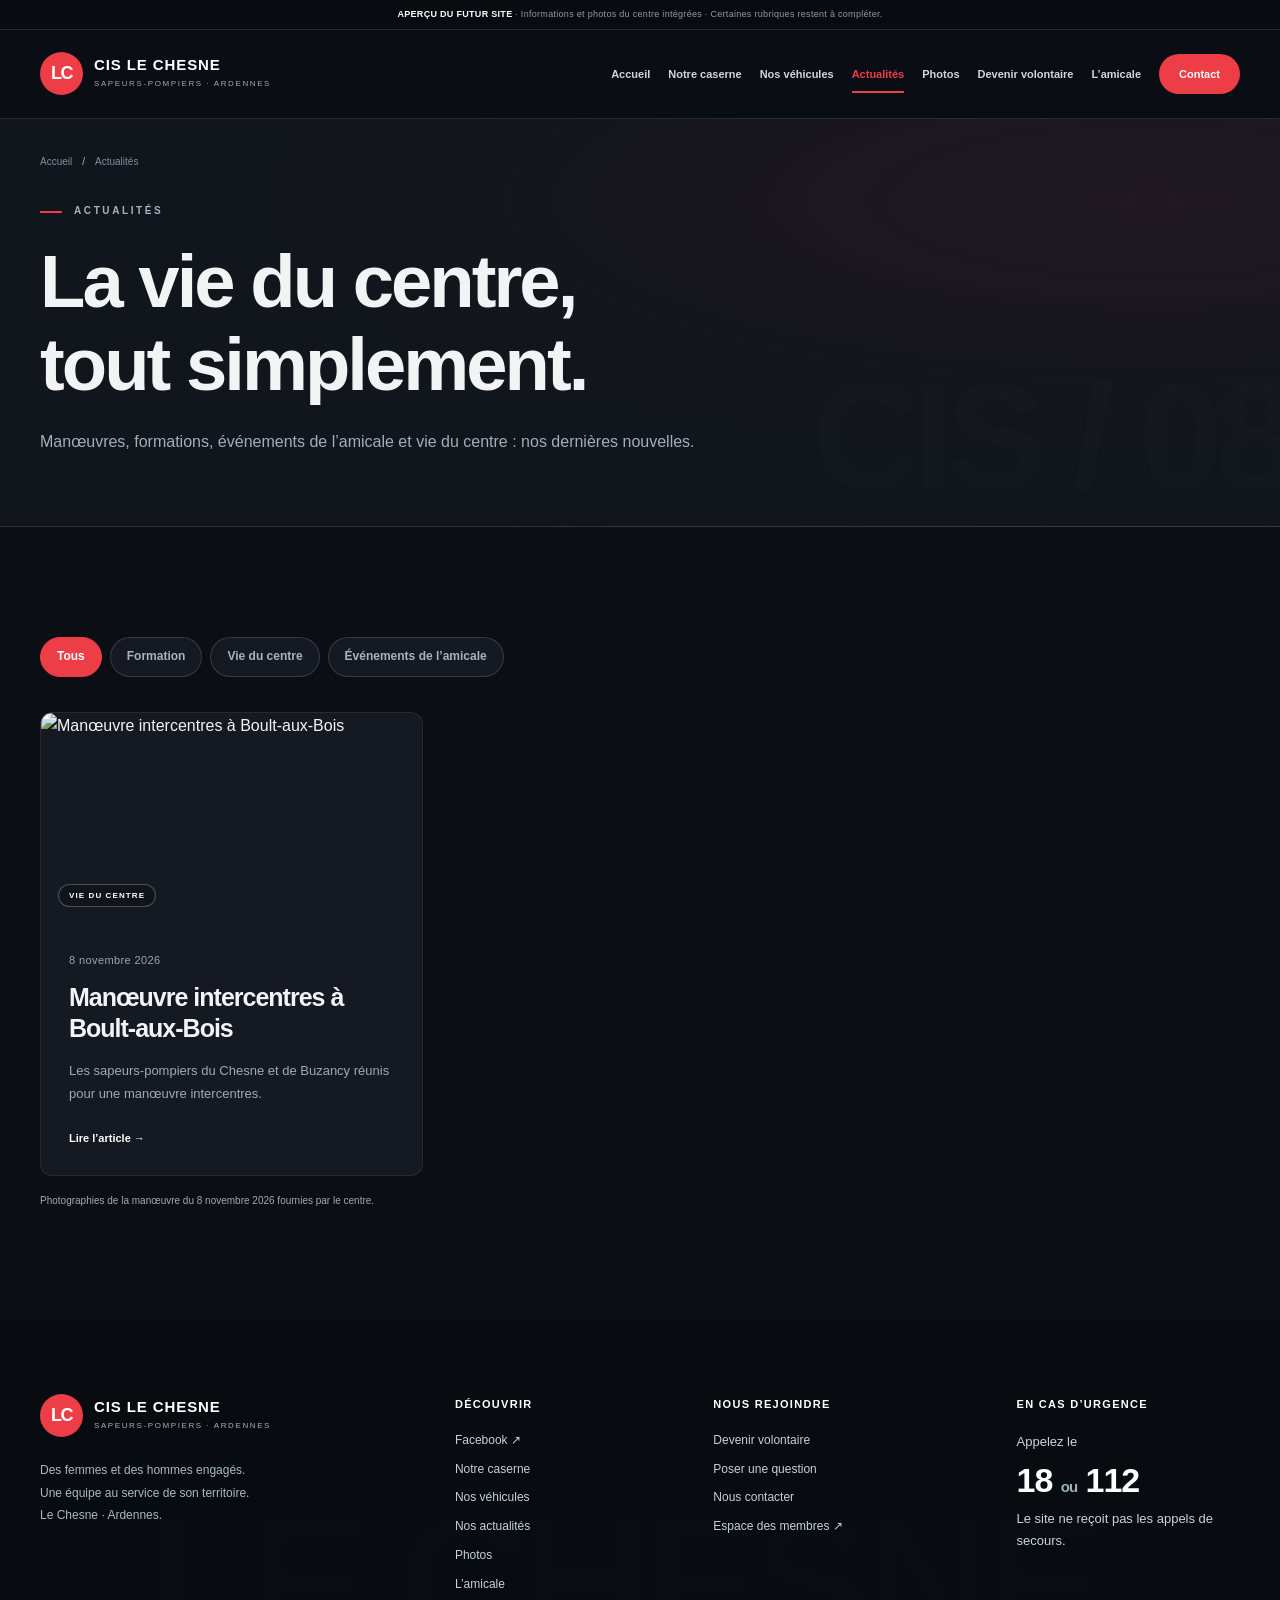
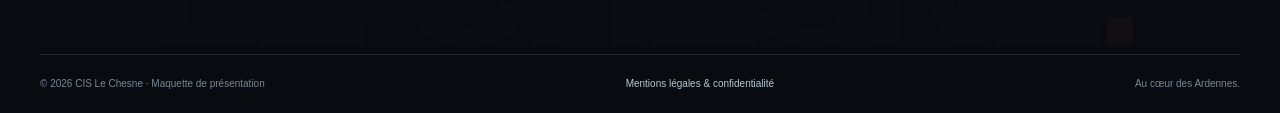
==== commit 0de87ead: "Add files via upload" ====
--- a/actualites.html
+++ b/actualites.html
@@ -1 +1 @@
-<!doctype html><html lang="fr"><head><meta charset="utf-8"><meta name="viewport" content="width=device-width,initial-scale=1"><meta name="robots" content="noindex,nofollow"><meta name="description" content="Maquette du site de présentation des sapeurs-pompiers du Chesne. Contenus de démonstration."><meta name="theme-color" content="#142938"><title>Actualités — CIS Le Chesne</title><link rel="icon" href="favicon.svg" type="image/svg+xml"><link rel="stylesheet" href="styles.css?v=2"><script src="data.js" defer></script><script src="site.js?v=2" defer></script></head><body class="immersive"><a class="skip" href="#contenu">Aller au contenu</a><div class="demo"><strong>APERÇU DU FUTUR SITE</strong> · Textes, chiffres et actualités fictifs. Photo fournie par le CIS Le Chesne.</div><div class="reading-progress" aria-hidden="true"></div><header class="site-header"><div class="wrap nav-wrap"><a class="brand" href="index.html" aria-label="CIS Le Chesne — accueil"><span class="brand-mark" aria-hidden="true">LC</span><span class="brand-text"><strong>CIS LE CHESNE</strong><small>Sapeurs-pompiers · Ardennes</small></span></a><button class="menu-toggle" aria-label="Ouvrir le menu" aria-controls="site-nav" aria-expanded="false"><svg width="22" height="22" viewBox="0 0 24 24" fill="none" stroke="currentColor" stroke-width="1.6" aria-hidden="true"><path d="M3 6h18M3 12h18M3 18h18"/></svg></button><nav class="site-nav" id="site-nav" aria-label="Navigation principale"><a href="index.html">Accueil</a><a href="caserne.html">Notre caserne</a><a href="vehicules.html">Nos véhicules</a><a href="actualites.html" aria-current="page">Actualités</a><a href="engagement.html">Devenir volontaire</a><a href="amicale.html">L’amicale</a><a href="contact.html">Contact</a></nav></div></header><main id="contenu"><section class="page-hero"><div class="wrap"><div class="breadcrumb"><a href="index.html">Accueil</a><span>/</span>Actualités</div><p class="eyebrow">Actualités</p><h1>La vie du centre,<br>tout simplement.</h1><p class="lead">Manœuvres, rencontres et moments partagés : un aperçu des histoires qui feront vivre le site. Tous les articles de cette version sont fictifs.</p><span class="tag-demo">CONTENU DE DÉMONSTRATION</span></div></section><section class="section"><div class="wrap"><div class="filters" role="group" aria-label="Filtrer les actualités"><button class="filter" data-filter="Tous" aria-pressed="true">Tous</button><button class="filter" data-filter="Formation" aria-pressed="false">Formation</button><button class="filter" data-filter="Vie de la caserne" aria-pressed="false">Vie de la caserne</button><button class="filter" data-filter="Amicale" aria-pressed="false">Amicale</button></div><div data-filter-grid><div class="cards"><article class="news-card" data-category="Formation"><a class="news-media" href="actualites.html?article=manoeuvre" aria-label="Lire : Se préparer ensemble pour mieux intervenir."><img class="news-image crop-a" src="caserne-le-chesne.jpg" alt="La caserne du Chesne et ses véhicules devant les remises" loading="lazy" width="2047" height="1151"><span class="label">Formation</span></a><div class="news-body"><time datetime="2026-11-08">08 novembre 2026</time><h3>Se préparer ensemble pour mieux intervenir.</h3><p>Une matinée de manœuvre pour travailler la coordination des équipes et entretenir les réflexes.</p><a class="text-link" href="actualites.html?article=manoeuvre">Lire l’article<svg viewBox="0 0 24 24" fill="none" stroke="currentColor" stroke-width="1.7" aria-hidden="true"><path d="M4 12h15m-6-6 6 6-6 6"/></svg></a></div></article><article class="news-card" data-category="Vie de la caserne"><a class="news-media" href="actualites.html?article=portes-ouvertes" aria-label="Lire : La caserne ouvre ses portes aux habitants."><img class="news-image crop-b" src="caserne-le-chesne.jpg" alt="La caserne du Chesne et ses véhicules devant les remises" loading="lazy" width="2047" height="1151"><span class="label">Vie de la caserne</span></a><div class="news-body"><time datetime="2026-10-25">25 octobre 2026</time><h3>La caserne ouvre ses portes aux habitants.</h3><p>Découverte des véhicules, échanges avec les volontaires et présentation de la vie au centre.</p><a class="text-link" href="actualites.html?article=portes-ouvertes">Lire l’article<svg viewBox="0 0 24 24" fill="none" stroke="currentColor" stroke-width="1.7" aria-hidden="true"><path d="M4 12h15m-6-6 6 6-6 6"/></svg></a></div></article><article class="news-card" data-category="Amicale"><a class="news-media" href="actualites.html?article=amicale" aria-label="Lire : Des moments qui font vivre notre amicale."><img class="news-image crop-a" src="caserne-le-chesne.jpg" alt="La caserne du Chesne et ses véhicules devant les remises" loading="lazy" width="2047" height="1151"><span class="label">Amicale</span></a><div class="news-body"><time datetime="2026-10-12">12 octobre 2026</time><h3>Des moments qui font vivre notre amicale.</h3><p>Au-delà des interventions, une équipe se construit aussi autour de rencontres et de projets communs.</p><a class="text-link" href="actualites.html?article=amicale">Lire l’article<svg viewBox="0 0 24 24" fill="none" stroke="currentColor" stroke-width="1.7" aria-hidden="true"><path d="M4 12h15m-6-6 6 6-6 6"/></svg></a></div></article><article class="news-card" data-category="Vie de la caserne"><a class="news-media" href="actualites.html?article=materiel" aria-label="Lire : Derrière chaque départ, du matériel vérifié."><img class="news-image crop-b" src="caserne-le-chesne.jpg" alt="La caserne du Chesne et ses véhicules devant les remises" loading="lazy" width="2047" height="1151"><span class="label">Vie de la caserne</span></a><div class="news-body"><time datetime="2026-09-28">28 septembre 2026</time><h3>Derrière chaque départ, du matériel vérifié.</h3><p>Une immersion dans les gestes du quotidien : contrôler, entretenir et préparer les équipements.</p><a class="text-link" href="actualites.html?article=materiel">Lire l’article<svg viewBox="0 0 24 24" fill="none" stroke="currentColor" stroke-width="1.7" aria-hidden="true"><path d="M4 12h15m-6-6 6 6-6 6"/></svg></a></div></article><article class="news-card" data-category="Formation"><a class="news-media" href="actualites.html?article=volontariat" aria-label="Lire : L’engagement commence par une rencontre."><img class="news-image crop-a" src="caserne-le-chesne.jpg" alt="La caserne du Chesne et ses véhicules devant les remises" loading="lazy" width="2047" height="1151"><span class="label">Formation</span></a><div class="news-body"><time datetime="2026-09-14">14 septembre 2026</time><h3>L’engagement commence par une rencontre.</h3><p>Faire connaissance, poser ses questions et découvrir le collectif : le premier pas vers le volontariat.</p><a class="text-link" href="actualites.html?article=volontariat">Lire l’article<svg viewBox="0 0 24 24" fill="none" stroke="currentColor" stroke-width="1.7" aria-hidden="true"><path d="M4 12h15m-6-6 6 6-6 6"/></svg></a></div></article><article class="news-card" data-category="Amicale"><a class="news-media" href="actualites.html?article=solidarite" aria-label="Lire : Une journée sous le signe de la solidarité."><img class="news-image crop-b" src="caserne-le-chesne.jpg" alt="La caserne du Chesne et ses véhicules devant les remises" loading="lazy" width="2047" height="1151"><span class="label">Amicale</span></a><div class="news-body"><time datetime="2026-08-30">30 août 2026</time><h3>Une journée sous le signe de la solidarité.</h3><p>Un exemple d’action collective, pour illustrer les rendez-vous associatifs et la vie locale.</p><a class="text-link" href="actualites.html?article=solidarite">Lire l’article<svg viewBox="0 0 24 24" fill="none" stroke="currentColor" stroke-width="1.7" aria-hidden="true"><path d="M4 12h15m-6-6 6 6-6 6"/></svg></a></div></article></div></div><p class="photo-credit">Dates et récits fictifs. La photo de la caserne illustre la maquette et non les événements décrits.</p></div></section></main><footer class="site-footer"><div class="wrap"><div class="footer-grid"><div><a class="brand" href="index.html"><span class="brand-mark" aria-hidden="true">LC</span><span class="brand-text"><strong>CIS LE CHESNE</strong><small>Sapeurs-pompiers · Ardennes</small></span></a><p class="footer-note">Des femmes et des hommes engagés.<br>Une équipe au service de son territoire.<br>Le Chesne · Ardennes.</p></div><div><h3>Découvrir</h3><a href="caserne.html">Notre caserne</a><a href="vehicules.html">Nos véhicules</a><a href="actualites.html">Nos actualités</a><a href="amicale.html">L’amicale</a></div><div><h3>Nous rejoindre</h3><a href="engagement.html">Devenir volontaire</a><a href="contact.html?objet=engagement">Poser une question</a><a href="contact.html">Nous contacter</a><a href="https://cis-lechesne.fr/" target="_blank" rel="noopener">Espace des membres ↗</a></div><div><h3>En cas d’urgence</h3><p class="emergency">Appelez le<strong>18 <span style="font-size:15px;color:#9cb0be">ou</span> 112</strong>Le site ne reçoit pas les appels de secours.</p></div></div><div class="footer-bottom"><span>© 2026 CIS Le Chesne · Maquette de présentation</span><a href="mentions-legales.html">Mentions légales & confidentialité</a><span>Au cœur des Ardennes.</span></div></div><div class="footer-wordmark" aria-hidden="true">LE CHESNE<span>.</span></div></footer><dialog class="modal" id="detail-modal" aria-labelledby="modal-title"><button class="modal-close" aria-label="Fermer la fiche"><svg viewBox="0 0 24 24" fill="none" stroke="currentColor" stroke-width="1.5" aria-hidden="true"><path d="m6 6 12 12M18 6 6 18"/></svg></button><div id="modal-content"></div></dialog></body></html>+<!doctype html><html lang="fr"><head><meta charset="utf-8"><meta name="viewport" content="width=device-width,initial-scale=1"><meta name="robots" content="noindex,nofollow"><meta name="description" content="Maquette du site de présentation des sapeurs-pompiers du Chesne. Contenus de démonstration."><meta name="theme-color" content="#142938"><title>Actualités — CIS Le Chesne</title><link rel="icon" href="favicon.svg" type="image/svg+xml"><link rel="stylesheet" href="styles.css?v=4"><script src="data.js" defer></script><script src="site.js?v=4" defer></script></head><body class="immersive"><a class="skip" href="#contenu">Aller au contenu</a><div class="demo"><strong>APERÇU DU FUTUR SITE</strong> · Informations et photos du centre intégrées · Certaines rubriques restent à compléter.</div><div class="reading-progress" aria-hidden="true"></div><header class="site-header"><div class="wrap nav-wrap"><a class="brand" href="index.html" aria-label="CIS Le Chesne — accueil"><span class="brand-mark" aria-hidden="true">LC</span><span class="brand-text"><strong>CIS LE CHESNE</strong><small>Sapeurs-pompiers · Ardennes</small></span></a><button class="menu-toggle" aria-label="Ouvrir le menu" aria-controls="site-nav" aria-expanded="false"><svg width="22" height="22" viewBox="0 0 24 24" fill="none" stroke="currentColor" stroke-width="1.6" aria-hidden="true"><path d="M3 6h18M3 12h18M3 18h18"/></svg></button><nav class="site-nav" id="site-nav" aria-label="Navigation principale"><a href="index.html">Accueil</a><a href="caserne.html">Notre caserne</a><a href="vehicules.html">Nos véhicules</a><a href="actualites.html" aria-current="page">Actualités</a><a href="photos.html">Photos</a><a href="engagement.html">Devenir volontaire</a><a href="amicale.html">L’amicale</a><a href="contact.html">Contact</a></nav></div></header><main id="contenu"><section class="page-hero"><div class="wrap"><div class="breadcrumb"><a href="index.html">Accueil</a><span>/</span>Actualités</div><p class="eyebrow">Actualités</p><h1>La vie du centre,<br>tout simplement.</h1><p class="lead">Manœuvres, formations, événements de l’amicale et vie du centre : nos dernières nouvelles.</p></div></section><section class="section"><div class="wrap"><div class="filters" role="group" aria-label="Filtrer les actualités"><button class="filter" data-filter="Tous" aria-pressed="true">Tous</button><button class="filter" data-filter="Formation" aria-pressed="false">Formation</button><button class="filter" data-filter="Vie du centre" aria-pressed="false">Vie du centre</button><button class="filter" data-filter="Événements de l’amicale" aria-pressed="false">Événements de l’amicale</button></div><div data-filter-grid><div class="cards"><article class="news-card" data-category="Vie du centre"><a class="news-media" href="actualites.html?article=manoeuvre"><img class="news-image" src="photos/IMG_6231.jpg" alt="Manœuvre intercentres à Boult-aux-Bois" loading="lazy"><span class="label">Vie du centre</span></a><div class="news-body"><time datetime="2026-11-08">8 novembre 2026</time><h3>Manœuvre intercentres à Boult-aux-Bois</h3><p>Les sapeurs-pompiers du Chesne et de Buzancy réunis pour une manœuvre intercentres.</p><a class="text-link" href="actualites.html?article=manoeuvre">Lire l’article →</a></div></article></div></div><p class="photo-credit">Photographies de la manœuvre du 8 novembre 2026 fournies par le centre.</p></div></section></main><footer class="site-footer"><div class="wrap"><div class="footer-grid"><div><a class="brand" href="index.html"><span class="brand-mark" aria-hidden="true">LC</span><span class="brand-text"><strong>CIS LE CHESNE</strong><small>Sapeurs-pompiers · Ardennes</small></span></a><p class="footer-note">Des femmes et des hommes engagés.<br>Une équipe au service de son territoire.<br>Le Chesne · Ardennes.</p></div><div><h3>Découvrir</h3><a href="https://www.facebook.com/profile.php?id=100082637057839" target="_blank" rel="noopener">Facebook ↗</a><a href="caserne.html">Notre caserne</a><a href="vehicules.html">Nos véhicules</a><a href="actualites.html">Nos actualités</a><a href="photos.html">Photos</a><a href="amicale.html">L’amicale</a></div><div><h3>Nous rejoindre</h3><a href="engagement.html">Devenir volontaire</a><a href="contact.html?objet=engagement">Poser une question</a><a href="contact.html">Nous contacter</a><a href="https://cis-lechesne.fr/" target="_blank" rel="noopener">Espace des membres ↗</a></div><div><h3>En cas d’urgence</h3><p class="emergency">Appelez le<strong>18 <span style="font-size:15px;color:#9cb0be">ou</span> 112</strong>Le site ne reçoit pas les appels de secours.</p></div></div><div class="footer-bottom"><span>© 2026 CIS Le Chesne · Maquette de présentation</span><a href="mentions-legales.html">Mentions légales & confidentialité</a><span>Au cœur des Ardennes.</span></div></div><div class="footer-wordmark" aria-hidden="true">LE CHESNE<span>.</span></div></footer><dialog class="modal" id="detail-modal" aria-labelledby="modal-title"><button class="modal-close" aria-label="Fermer la fiche"><svg viewBox="0 0 24 24" fill="none" stroke="currentColor" stroke-width="1.5" aria-hidden="true"><path d="m6 6 12 12M18 6 6 18"/></svg></button><div id="modal-content"></div></dialog></body></html>
--- a/styles.css
+++ b/styles.css
@@ -8,3 +8,13 @@
 @media(max-width:940px){.site-nav{top:88px;background:#11151cfb;border-bottom:1px solid #ffffff25;box-shadow:0 20px 40px #0008}.site-nav a{font-size:14px;padding:15px 5px}.site-nav a[aria-current=page]:after{display:none}.site-nav a:last-child{margin-top:10px;align-self:flex-start;padding:12px 25px}.hero{min-height:690px}.hero h1{font-size:clamp(57px,8vw,82px)}.hero-photo{object-position:62% center}.mission-grid{grid-template-columns:1fr}.mission,.mission+.mission{padding:28px}.hero-edition{right:15px}.section{padding:80px 0}}
 @media(max-width:600px){.wrap{width:calc(100% - 40px)}.demo{font-size:8px;padding:7px 16px}.nav-wrap{height:74px}.brand-text strong{font-size:13px}.brand-text small{font-size:7px;letter-spacing:1px}.site-nav{top:74px}.hero{height:auto;min-height:650px;padding:70px 0 100px}.hero h1{font-size:clamp(40px,10vw,60px);letter-spacing:-.05em;line-height:1.08}.title-outline{-webkit-text-stroke:1px #fff}.hero .eyebrow{font-size:8px;letter-spacing:1.6px;max-width:270px}.hero p{font-size:14px;max-width:300px;margin:22px 0}.hero-photo{object-position:63% center;filter:brightness(.65) saturate(.7)}.hero:after{background:linear-gradient(90deg,#080c12d9,#080c1250),linear-gradient(0deg,#0b0e14,transparent 60%)}.hero-actions{flex-direction:column;align-items:flex-start;gap:12px}.hero-actions .button{min-width:225px}.hero-coordinate{font-size:8px;letter-spacing:1px;bottom:25px}.hero-edition{display:none}.moving-strip{padding:13px 0}.strip-track{font-size:11px;letter-spacing:1.5px}.strip-track b{padding:0 18px}.stats{padding:30px 0;grid-template-columns:repeat(3,minmax(0,1fr));gap:20px 8px}.stats-intro{grid-column:1/-1;max-width:none;display:flex;justify-content:space-between;align-items:center;font-size:8px}.stats-intro br{display:none}.stat{padding-left:12px}.stat strong{font-size:40px;letter-spacing:-2px}.stat small{font-size:10px;max-width:100px}.section{padding:65px 0}.section-head{margin-bottom:28px}h2{font-size:36px}.split{gap:45px}.photo-frame img{height:300px}.photo-frame .caption{right:0;bottom:-15px}.page-hero{padding:28px 0 50px}.page-hero h1{font-size:42px;overflow-wrap:break-word}.page-hero:after{font-size:100px}.recruit-banner{padding:55px 0}.recruit-banner:after{font-size:65px;bottom:-12px;letter-spacing:-3px}.recruit-banner h2{font-size:35px}.footer-wordmark{font-size:14vw;padding-top:25px}.footer-grid{gap:30px}.form-panel{padding:24px}.emergency-box{align-items:flex-start}.mission h3{font-size:24px}}
 @media(prefers-reduced-motion:reduce){*,*:before,*:after{animation:none!important;transition:none!important;scroll-behavior:auto!important}.reveal-pending{opacity:1!important;transform:none!important}}
+
+/* Le nom du centre devient un filigrane derrière les liens du pied de page. */
+.site-footer{position:relative;isolation:isolate}
+.site-footer>.wrap{position:relative;z-index:1}
+.site-footer .footer-wordmark{position:absolute;inset:0;display:flex;align-items:center;justify-content:center;padding:0;margin:0;z-index:0;pointer-events:none;line-height:1;opacity:.5;font-size:clamp(50px,14.4vw,230px);color:#202632}
+.site-footer .footer-wordmark span{color:#87303b}
+@media(max-width:600px){.site-footer .footer-wordmark{font-size:14vw;opacity:.4}}
+
+/* Informations et galerie du centre */
+.gallery-grid{display:grid;grid-template-columns:repeat(4,minmax(0,1fr));gap:18px;margin:32px 0}.gallery-tile{padding:0;border:0;background:#142938;cursor:zoom-in;overflow:hidden}.gallery-tile img{width:100%;height:340px;object-fit:cover;display:block;transition:transform .3s}.gallery-tile:hover img{transform:scale(1.035)}.gallery-full{display:block;width:100%;max-height:80vh;object-fit:contain}.vehicle-placeholder{min-height:220px;display:flex;flex-direction:column;align-items:center;justify-content:center;background:linear-gradient(135deg,#142938,#213b4b);color:white}.vehicle-placeholder span{font-size:64px;font-weight:800;letter-spacing:.04em}.vehicle-placeholder small{color:#9cb0be}.news-image{object-position:center 35%}.site-footer{position:relative;overflow:hidden}.site-footer>.wrap{position:relative;z-index:1}.footer-wordmark{position:absolute!important;inset:auto 0 10% 0!important;pointer-events:none;opacity:.08!important;z-index:0!important;margin:0!important}.site-nav{gap:18px}.modal-image{object-fit:contain;background:#10212c;max-height:65vh}.gallery-tile:focus-visible{outline:3px solid #e94343;outline-offset:4px}@media(max-width:1100px){.site-nav{gap:11px}.site-nav a{font-size:12px}}@media(max-width:760px){.gallery-grid{grid-template-columns:repeat(2,minmax(0,1fr))}.gallery-tile img{height:280px}}@media(max-width:420px){.gallery-tile img{height:220px}}
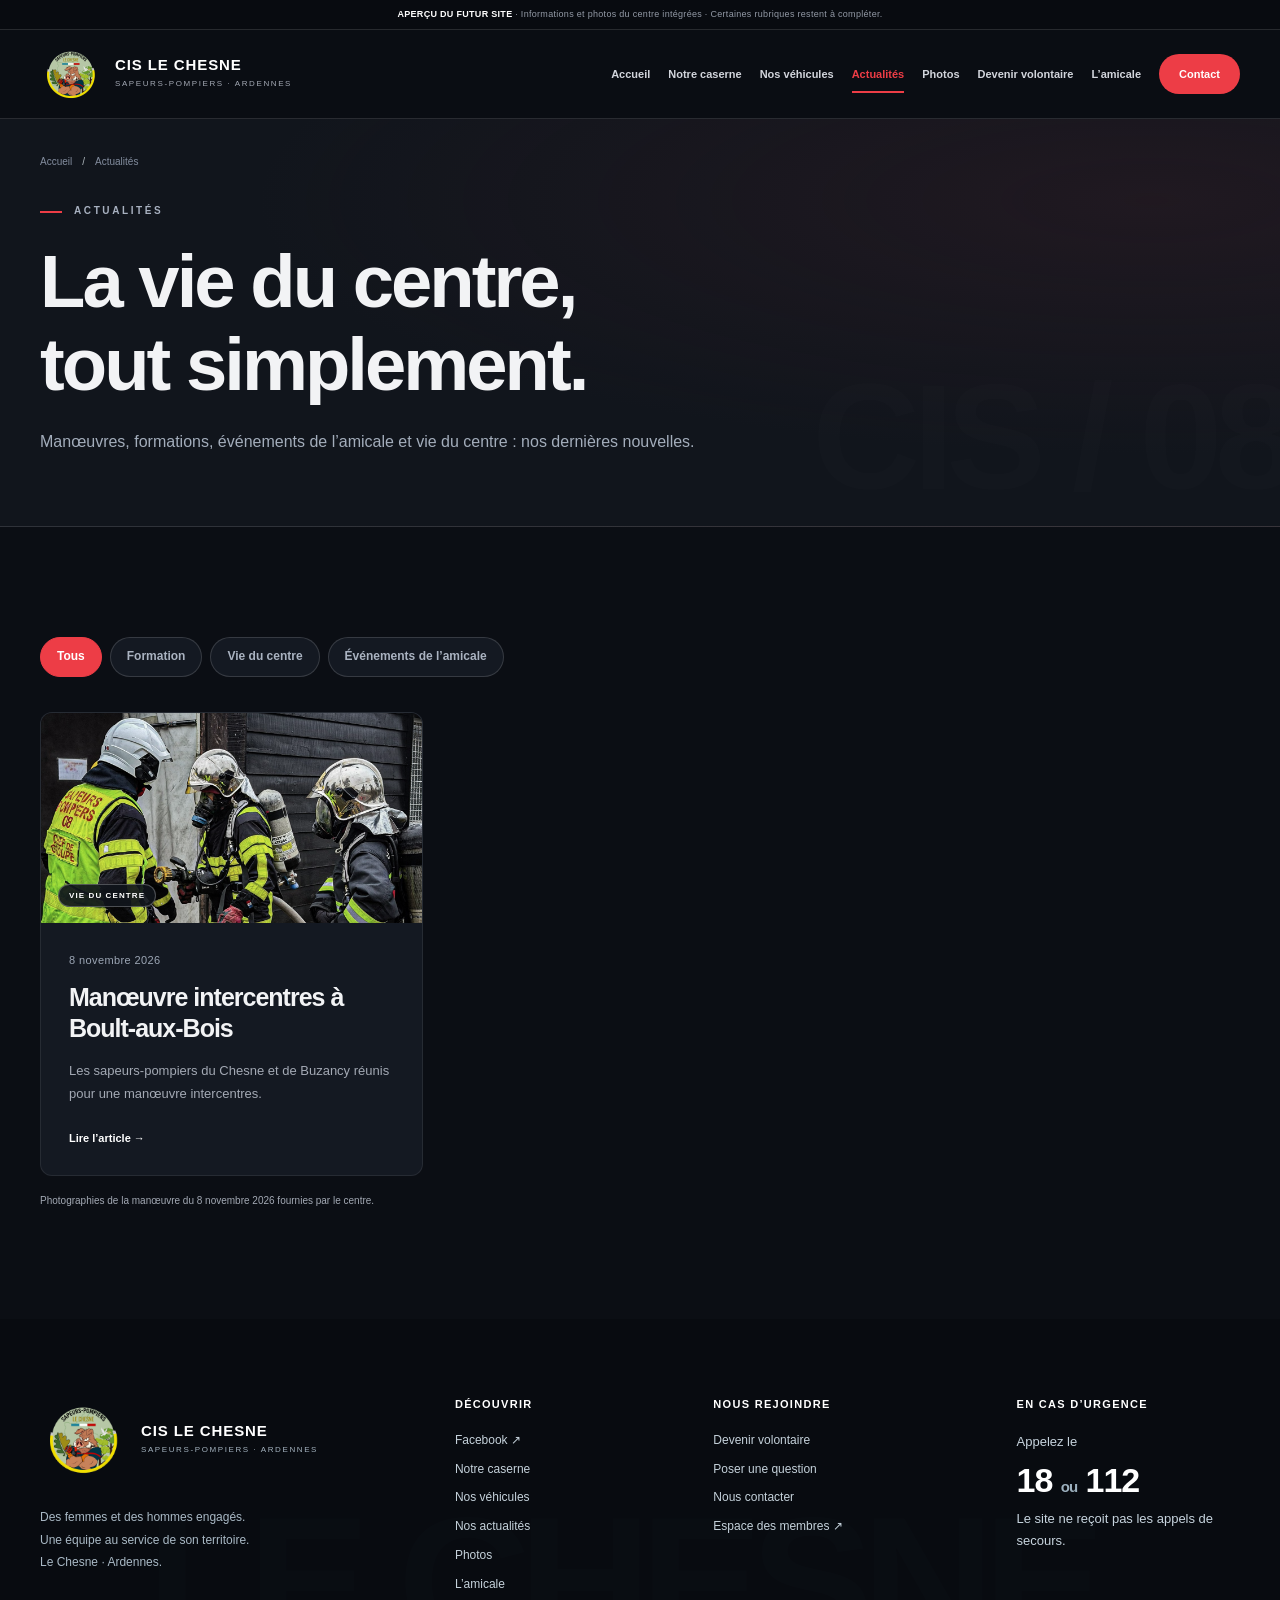
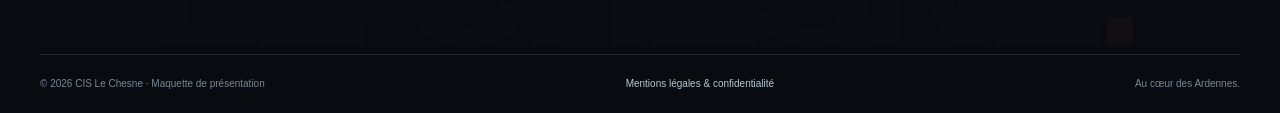
==== commit 38d0722f: "Add files via upload" ====
--- a/actualites.html
+++ b/actualites.html
@@ -1 +1 @@
-<!doctype html><html lang="fr"><head><meta charset="utf-8"><meta name="viewport" content="width=device-width,initial-scale=1"><meta name="robots" content="noindex,nofollow"><meta name="description" content="Maquette du site de présentation des sapeurs-pompiers du Chesne. Contenus de démonstration."><meta name="theme-color" content="#142938"><title>Actualités — CIS Le Chesne</title><link rel="icon" href="favicon.svg" type="image/svg+xml"><link rel="stylesheet" href="styles.css?v=4"><script src="data.js" defer></script><script src="site.js?v=4" defer></script></head><body class="immersive"><a class="skip" href="#contenu">Aller au contenu</a><div class="demo"><strong>APERÇU DU FUTUR SITE</strong> · Informations et photos du centre intégrées · Certaines rubriques restent à compléter.</div><div class="reading-progress" aria-hidden="true"></div><header class="site-header"><div class="wrap nav-wrap"><a class="brand" href="index.html" aria-label="CIS Le Chesne — accueil"><span class="brand-mark" aria-hidden="true">LC</span><span class="brand-text"><strong>CIS LE CHESNE</strong><small>Sapeurs-pompiers · Ardennes</small></span></a><button class="menu-toggle" aria-label="Ouvrir le menu" aria-controls="site-nav" aria-expanded="false"><svg width="22" height="22" viewBox="0 0 24 24" fill="none" stroke="currentColor" stroke-width="1.6" aria-hidden="true"><path d="M3 6h18M3 12h18M3 18h18"/></svg></button><nav class="site-nav" id="site-nav" aria-label="Navigation principale"><a href="index.html">Accueil</a><a href="caserne.html">Notre caserne</a><a href="vehicules.html">Nos véhicules</a><a href="actualites.html" aria-current="page">Actualités</a><a href="photos.html">Photos</a><a href="engagement.html">Devenir volontaire</a><a href="amicale.html">L’amicale</a><a href="contact.html">Contact</a></nav></div></header><main id="contenu"><section class="page-hero"><div class="wrap"><div class="breadcrumb"><a href="index.html">Accueil</a><span>/</span>Actualités</div><p class="eyebrow">Actualités</p><h1>La vie du centre,<br>tout simplement.</h1><p class="lead">Manœuvres, formations, événements de l’amicale et vie du centre : nos dernières nouvelles.</p></div></section><section class="section"><div class="wrap"><div class="filters" role="group" aria-label="Filtrer les actualités"><button class="filter" data-filter="Tous" aria-pressed="true">Tous</button><button class="filter" data-filter="Formation" aria-pressed="false">Formation</button><button class="filter" data-filter="Vie du centre" aria-pressed="false">Vie du centre</button><button class="filter" data-filter="Événements de l’amicale" aria-pressed="false">Événements de l’amicale</button></div><div data-filter-grid><div class="cards"><article class="news-card" data-category="Vie du centre"><a class="news-media" href="actualites.html?article=manoeuvre"><img class="news-image" src="photos/IMG_6231.jpg" alt="Manœuvre intercentres à Boult-aux-Bois" loading="lazy"><span class="label">Vie du centre</span></a><div class="news-body"><time datetime="2026-11-08">8 novembre 2026</time><h3>Manœuvre intercentres à Boult-aux-Bois</h3><p>Les sapeurs-pompiers du Chesne et de Buzancy réunis pour une manœuvre intercentres.</p><a class="text-link" href="actualites.html?article=manoeuvre">Lire l’article →</a></div></article></div></div><p class="photo-credit">Photographies de la manœuvre du 8 novembre 2026 fournies par le centre.</p></div></section></main><footer class="site-footer"><div class="wrap"><div class="footer-grid"><div><a class="brand" href="index.html"><span class="brand-mark" aria-hidden="true">LC</span><span class="brand-text"><strong>CIS LE CHESNE</strong><small>Sapeurs-pompiers · Ardennes</small></span></a><p class="footer-note">Des femmes et des hommes engagés.<br>Une équipe au service de son territoire.<br>Le Chesne · Ardennes.</p></div><div><h3>Découvrir</h3><a href="https://www.facebook.com/profile.php?id=100082637057839" target="_blank" rel="noopener">Facebook ↗</a><a href="caserne.html">Notre caserne</a><a href="vehicules.html">Nos véhicules</a><a href="actualites.html">Nos actualités</a><a href="photos.html">Photos</a><a href="amicale.html">L’amicale</a></div><div><h3>Nous rejoindre</h3><a href="engagement.html">Devenir volontaire</a><a href="contact.html?objet=engagement">Poser une question</a><a href="contact.html">Nous contacter</a><a href="https://cis-lechesne.fr/" target="_blank" rel="noopener">Espace des membres ↗</a></div><div><h3>En cas d’urgence</h3><p class="emergency">Appelez le<strong>18 <span style="font-size:15px;color:#9cb0be">ou</span> 112</strong>Le site ne reçoit pas les appels de secours.</p></div></div><div class="footer-bottom"><span>© 2026 CIS Le Chesne · Maquette de présentation</span><a href="mentions-legales.html">Mentions légales & confidentialité</a><span>Au cœur des Ardennes.</span></div></div><div class="footer-wordmark" aria-hidden="true">LE CHESNE<span>.</span></div></footer><dialog class="modal" id="detail-modal" aria-labelledby="modal-title"><button class="modal-close" aria-label="Fermer la fiche"><svg viewBox="0 0 24 24" fill="none" stroke="currentColor" stroke-width="1.5" aria-hidden="true"><path d="m6 6 12 12M18 6 6 18"/></svg></button><div id="modal-content"></div></dialog></body></html>+<!doctype html><html lang="fr"><head><meta charset="utf-8"><meta name="viewport" content="width=device-width,initial-scale=1"><meta name="robots" content="noindex,nofollow"><meta name="description" content="Maquette du site de présentation des sapeurs-pompiers du Chesne. Contenus de démonstration."><meta name="theme-color" content="#142938"><title>Actualités — CIS Le Chesne</title><link rel="icon" href="logo-cis-le-chesne.png" type="image/png"><link rel="stylesheet" href="styles.css?v=5"><script src="data.js" defer></script><script src="site.js?v=4" defer></script></head><body class="immersive"><a class="skip" href="#contenu">Aller au contenu</a><div class="demo"><strong>APERÇU DU FUTUR SITE</strong> · Informations et photos du centre intégrées · Certaines rubriques restent à compléter.</div><div class="reading-progress" aria-hidden="true"></div><header class="site-header"><div class="wrap nav-wrap"><a class="brand" href="index.html" aria-label="CIS Le Chesne — accueil"><img class="brand-logo" src="logo-cis-le-chesne.png" alt="" width="64" height="64"><span class="brand-text"><strong>CIS LE CHESNE</strong><small>Sapeurs-pompiers · Ardennes</small></span></a><button class="menu-toggle" aria-label="Ouvrir le menu" aria-controls="site-nav" aria-expanded="false"><svg width="22" height="22" viewBox="0 0 24 24" fill="none" stroke="currentColor" stroke-width="1.6" aria-hidden="true"><path d="M3 6h18M3 12h18M3 18h18"/></svg></button><nav class="site-nav" id="site-nav" aria-label="Navigation principale"><a href="index.html">Accueil</a><a href="caserne.html">Notre caserne</a><a href="vehicules.html">Nos véhicules</a><a href="actualites.html" aria-current="page">Actualités</a><a href="photos.html">Photos</a><a href="engagement.html">Devenir volontaire</a><a href="amicale.html">L’amicale</a><a href="contact.html">Contact</a></nav></div></header><main id="contenu"><section class="page-hero"><div class="wrap"><div class="breadcrumb"><a href="index.html">Accueil</a><span>/</span>Actualités</div><p class="eyebrow">Actualités</p><h1>La vie du centre,<br>tout simplement.</h1><p class="lead">Manœuvres, formations, événements de l’amicale et vie du centre : nos dernières nouvelles.</p></div></section><section class="section"><div class="wrap"><div class="filters" role="group" aria-label="Filtrer les actualités"><button class="filter" data-filter="Tous" aria-pressed="true">Tous</button><button class="filter" data-filter="Formation" aria-pressed="false">Formation</button><button class="filter" data-filter="Vie du centre" aria-pressed="false">Vie du centre</button><button class="filter" data-filter="Événements de l’amicale" aria-pressed="false">Événements de l’amicale</button></div><div data-filter-grid><div class="cards"><article class="news-card" data-category="Vie du centre"><a class="news-media" href="actualites.html?article=manoeuvre"><img class="news-image" src="photos/IMG_6231.jpg" alt="Manœuvre intercentres à Boult-aux-Bois" loading="lazy"><span class="label">Vie du centre</span></a><div class="news-body"><time datetime="2026-11-08">8 novembre 2026</time><h3>Manœuvre intercentres à Boult-aux-Bois</h3><p>Les sapeurs-pompiers du Chesne et de Buzancy réunis pour une manœuvre intercentres.</p><a class="text-link" href="actualites.html?article=manoeuvre">Lire l’article →</a></div></article></div></div><p class="photo-credit">Photographies de la manœuvre du 8 novembre 2026 fournies par le centre.</p></div></section></main><footer class="site-footer"><div class="wrap"><div class="footer-grid"><div><a class="brand" href="index.html"><img class="brand-logo" src="logo-cis-le-chesne.png" alt="" width="64" height="64"><span class="brand-text"><strong>CIS LE CHESNE</strong><small>Sapeurs-pompiers · Ardennes</small></span></a><p class="footer-note">Des femmes et des hommes engagés.<br>Une équipe au service de son territoire.<br>Le Chesne · Ardennes.</p></div><div><h3>Découvrir</h3><a href="https://www.facebook.com/profile.php?id=100082637057839" target="_blank" rel="noopener">Facebook ↗</a><a href="caserne.html">Notre caserne</a><a href="vehicules.html">Nos véhicules</a><a href="actualites.html">Nos actualités</a><a href="photos.html">Photos</a><a href="amicale.html">L’amicale</a></div><div><h3>Nous rejoindre</h3><a href="engagement.html">Devenir volontaire</a><a href="contact.html?objet=engagement">Poser une question</a><a href="contact.html">Nous contacter</a><a href="https://cis-lechesne.fr/" target="_blank" rel="noopener">Espace des membres ↗</a></div><div><h3>En cas d’urgence</h3><p class="emergency">Appelez le<strong>18 <span style="font-size:15px;color:#9cb0be">ou</span> 112</strong>Le site ne reçoit pas les appels de secours.</p></div></div><div class="footer-bottom"><span>© 2026 CIS Le Chesne · Maquette de présentation</span><a href="mentions-legales.html">Mentions légales & confidentialité</a><span>Au cœur des Ardennes.</span></div></div><div class="footer-wordmark" aria-hidden="true">LE CHESNE<span>.</span></div></footer><dialog class="modal" id="detail-modal" aria-labelledby="modal-title"><button class="modal-close" aria-label="Fermer la fiche"><svg viewBox="0 0 24 24" fill="none" stroke="currentColor" stroke-width="1.5" aria-hidden="true"><path d="m6 6 12 12M18 6 6 18"/></svg></button><div id="modal-content"></div></dialog></body></html>
--- a/styles.css
+++ b/styles.css
@@ -18,3 +18,5 @@
 
 /* Informations et galerie du centre */
 .gallery-grid{display:grid;grid-template-columns:repeat(4,minmax(0,1fr));gap:18px;margin:32px 0}.gallery-tile{padding:0;border:0;background:#142938;cursor:zoom-in;overflow:hidden}.gallery-tile img{width:100%;height:340px;object-fit:cover;display:block;transition:transform .3s}.gallery-tile:hover img{transform:scale(1.035)}.gallery-full{display:block;width:100%;max-height:80vh;object-fit:contain}.vehicle-placeholder{min-height:220px;display:flex;flex-direction:column;align-items:center;justify-content:center;background:linear-gradient(135deg,#142938,#213b4b);color:white}.vehicle-placeholder span{font-size:64px;font-weight:800;letter-spacing:.04em}.vehicle-placeholder small{color:#9cb0be}.news-image{object-position:center 35%}.site-footer{position:relative;overflow:hidden}.site-footer>.wrap{position:relative;z-index:1}.footer-wordmark{position:absolute!important;inset:auto 0 10% 0!important;pointer-events:none;opacity:.08!important;z-index:0!important;margin:0!important}.site-nav{gap:18px}.modal-image{object-fit:contain;background:#10212c;max-height:65vh}.gallery-tile:focus-visible{outline:3px solid #e94343;outline-offset:4px}@media(max-width:1100px){.site-nav{gap:11px}.site-nav a{font-size:12px}}@media(max-width:760px){.gallery-grid{grid-template-columns:repeat(2,minmax(0,1fr))}.gallery-tile img{height:280px}}@media(max-width:420px){.gallery-tile img{height:220px}}
+
+.brand-logo{display:block;width:64px;height:64px;object-fit:contain;flex-shrink:0}.site-footer .brand-logo{width:90px;height:90px}@media(max-width:600px){.brand-logo{width:54px;height:54px}}
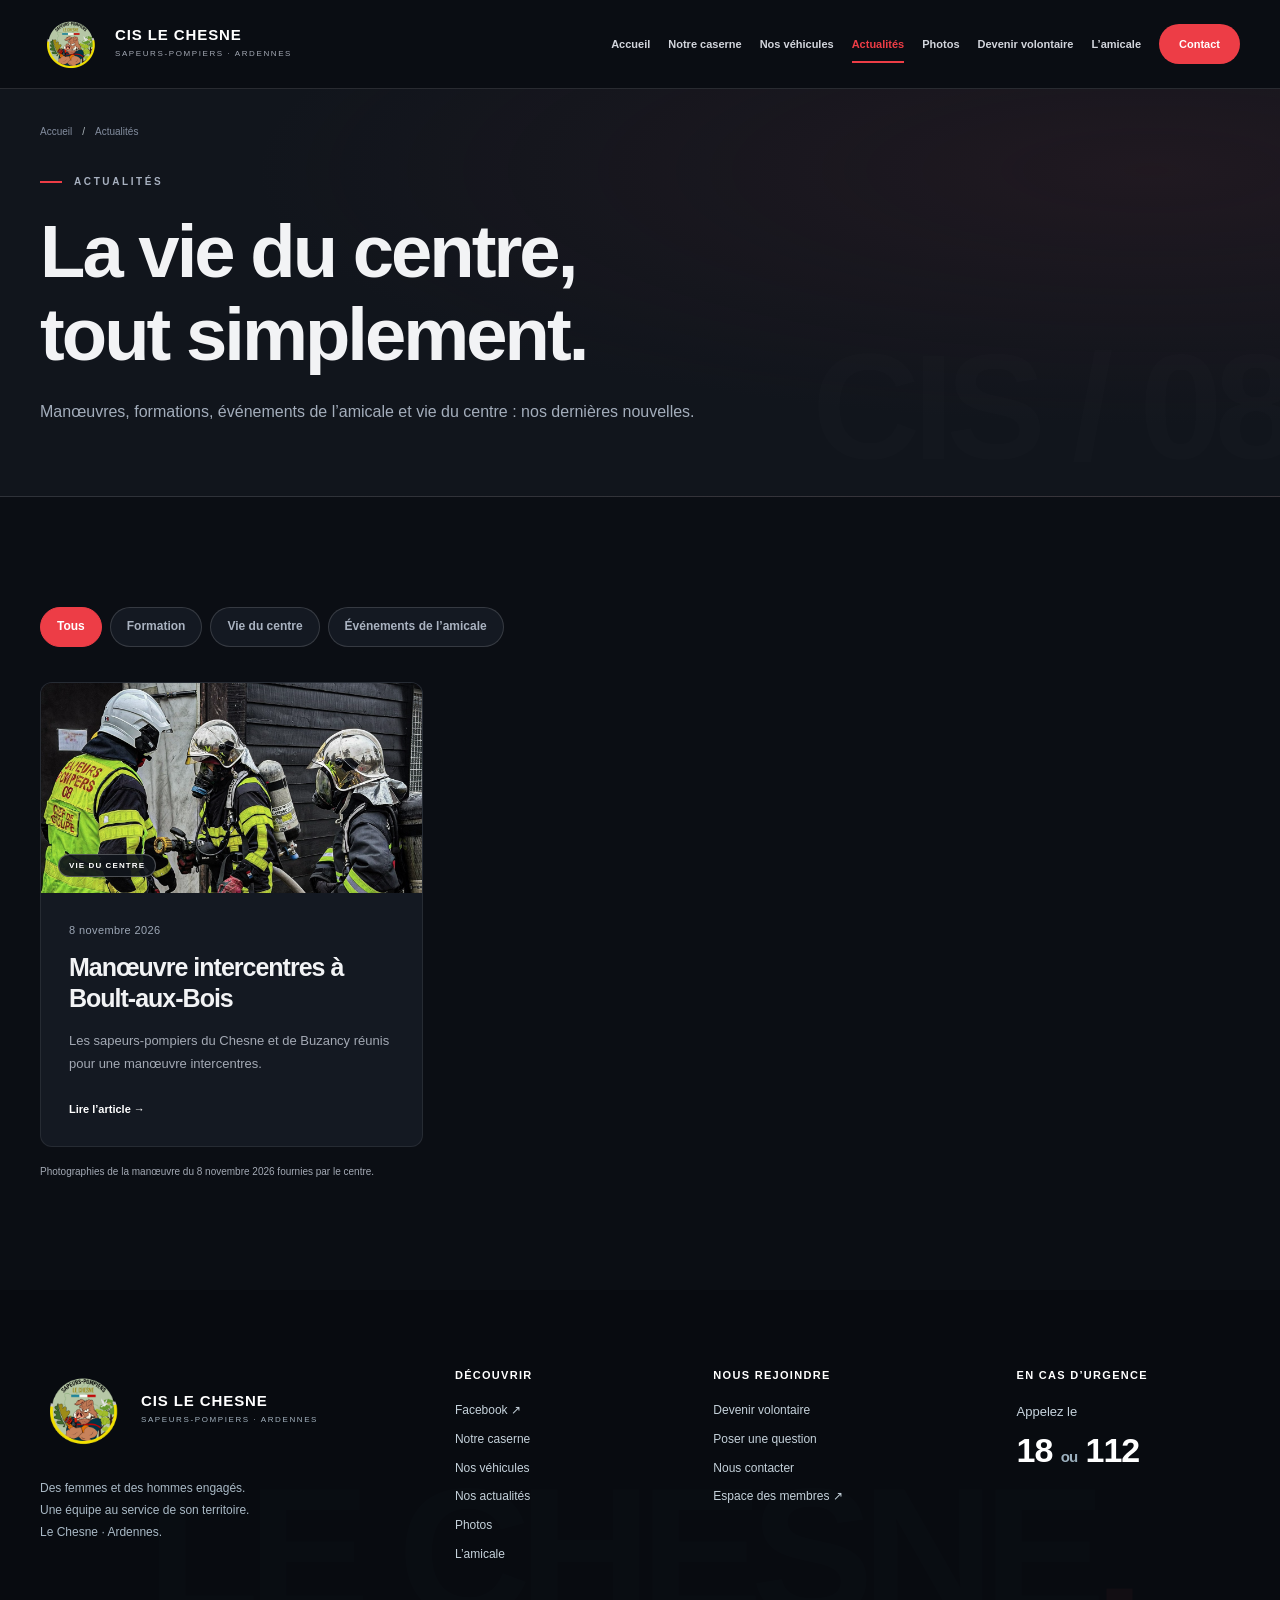
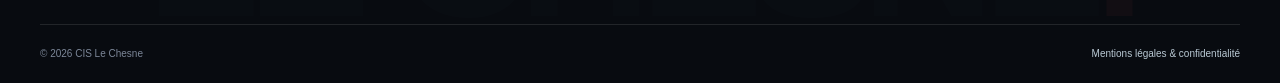
==== commit 8c666c3d: "Add files via upload" ====
--- a/actualites.html
+++ b/actualites.html
@@ -1 +1,2 @@
-<!doctype html><html lang="fr"><head><meta charset="utf-8"><meta name="viewport" content="width=device-width,initial-scale=1"><meta name="robots" content="noindex,nofollow"><meta name="description" content="Maquette du site de présentation des sapeurs-pompiers du Chesne. Contenus de démonstration."><meta name="theme-color" content="#142938"><title>Actualités — CIS Le Chesne</title><link rel="icon" href="logo-cis-le-chesne.png" type="image/png"><link rel="stylesheet" href="styles.css?v=5"><script src="data.js" defer></script><script src="site.js?v=4" defer></script></head><body class="immersive"><a class="skip" href="#contenu">Aller au contenu</a><div class="demo"><strong>APERÇU DU FUTUR SITE</strong> · Informations et photos du centre intégrées · Certaines rubriques restent à compléter.</div><div class="reading-progress" aria-hidden="true"></div><header class="site-header"><div class="wrap nav-wrap"><a class="brand" href="index.html" aria-label="CIS Le Chesne — accueil"><img class="brand-logo" src="logo-cis-le-chesne.png" alt="" width="64" height="64"><span class="brand-text"><strong>CIS LE CHESNE</strong><small>Sapeurs-pompiers · Ardennes</small></span></a><button class="menu-toggle" aria-label="Ouvrir le menu" aria-controls="site-nav" aria-expanded="false"><svg width="22" height="22" viewBox="0 0 24 24" fill="none" stroke="currentColor" stroke-width="1.6" aria-hidden="true"><path d="M3 6h18M3 12h18M3 18h18"/></svg></button><nav class="site-nav" id="site-nav" aria-label="Navigation principale"><a href="index.html">Accueil</a><a href="caserne.html">Notre caserne</a><a href="vehicules.html">Nos véhicules</a><a href="actualites.html" aria-current="page">Actualités</a><a href="photos.html">Photos</a><a href="engagement.html">Devenir volontaire</a><a href="amicale.html">L’amicale</a><a href="contact.html">Contact</a></nav></div></header><main id="contenu"><section class="page-hero"><div class="wrap"><div class="breadcrumb"><a href="index.html">Accueil</a><span>/</span>Actualités</div><p class="eyebrow">Actualités</p><h1>La vie du centre,<br>tout simplement.</h1><p class="lead">Manœuvres, formations, événements de l’amicale et vie du centre : nos dernières nouvelles.</p></div></section><section class="section"><div class="wrap"><div class="filters" role="group" aria-label="Filtrer les actualités"><button class="filter" data-filter="Tous" aria-pressed="true">Tous</button><button class="filter" data-filter="Formation" aria-pressed="false">Formation</button><button class="filter" data-filter="Vie du centre" aria-pressed="false">Vie du centre</button><button class="filter" data-filter="Événements de l’amicale" aria-pressed="false">Événements de l’amicale</button></div><div data-filter-grid><div class="cards"><article class="news-card" data-category="Vie du centre"><a class="news-media" href="actualites.html?article=manoeuvre"><img class="news-image" src="photos/IMG_6231.jpg" alt="Manœuvre intercentres à Boult-aux-Bois" loading="lazy"><span class="label">Vie du centre</span></a><div class="news-body"><time datetime="2026-11-08">8 novembre 2026</time><h3>Manœuvre intercentres à Boult-aux-Bois</h3><p>Les sapeurs-pompiers du Chesne et de Buzancy réunis pour une manœuvre intercentres.</p><a class="text-link" href="actualites.html?article=manoeuvre">Lire l’article →</a></div></article></div></div><p class="photo-credit">Photographies de la manœuvre du 8 novembre 2026 fournies par le centre.</p></div></section></main><footer class="site-footer"><div class="wrap"><div class="footer-grid"><div><a class="brand" href="index.html"><img class="brand-logo" src="logo-cis-le-chesne.png" alt="" width="64" height="64"><span class="brand-text"><strong>CIS LE CHESNE</strong><small>Sapeurs-pompiers · Ardennes</small></span></a><p class="footer-note">Des femmes et des hommes engagés.<br>Une équipe au service de son territoire.<br>Le Chesne · Ardennes.</p></div><div><h3>Découvrir</h3><a href="https://www.facebook.com/profile.php?id=100082637057839" target="_blank" rel="noopener">Facebook ↗</a><a href="caserne.html">Notre caserne</a><a href="vehicules.html">Nos véhicules</a><a href="actualites.html">Nos actualités</a><a href="photos.html">Photos</a><a href="amicale.html">L’amicale</a></div><div><h3>Nous rejoindre</h3><a href="engagement.html">Devenir volontaire</a><a href="contact.html?objet=engagement">Poser une question</a><a href="contact.html">Nous contacter</a><a href="https://cis-lechesne.fr/" target="_blank" rel="noopener">Espace des membres ↗</a></div><div><h3>En cas d’urgence</h3><p class="emergency">Appelez le<strong>18 <span style="font-size:15px;color:#9cb0be">ou</span> 112</strong>Le site ne reçoit pas les appels de secours.</p></div></div><div class="footer-bottom"><span>© 2026 CIS Le Chesne · Maquette de présentation</span><a href="mentions-legales.html">Mentions légales & confidentialité</a><span>Au cœur des Ardennes.</span></div></div><div class="footer-wordmark" aria-hidden="true">LE CHESNE<span>.</span></div></footer><dialog class="modal" id="detail-modal" aria-labelledby="modal-title"><button class="modal-close" aria-label="Fermer la fiche"><svg viewBox="0 0 24 24" fill="none" stroke="currentColor" stroke-width="1.5" aria-hidden="true"><path d="m6 6 12 12M18 6 6 18"/></svg></button><div id="modal-content"></div></dialog></body></html>+<!DOCTYPE html>
+<html lang="fr"><head><meta charset="utf-8"/><meta content="width=device-width,initial-scale=1" name="viewport"/><meta content="noindex,nofollow" name="robots"/><meta content="Sapeurs-pompiers du Chesne : notre caserne, nos véhicules, nos actualités et notre engagement dans les Ardennes." name="description"/><meta content="#142938" name="theme-color"/><title>Actualités — CIS Le Chesne</title><link href="logo-cis-le-chesne.png" rel="icon" type="image/png"/><link href="styles.css?v=20261110" rel="stylesheet"/><script defer="" src="data.js?v=20261110"></script><script defer="" src="site.js?v=20261110"></script></head><body class="immersive"><a class="skip" href="#contenu">Aller au contenu</a><div aria-hidden="true" class="reading-progress"></div><header class="site-header"><div class="wrap nav-wrap"><a aria-label="CIS Le Chesne — accueil" class="brand" href="index.html"><img alt="" class="brand-logo" height="64" src="logo-cis-le-chesne.png" width="64"/><span class="brand-text"><strong>CIS LE CHESNE</strong><small>Sapeurs-pompiers · Ardennes</small></span></a><button aria-controls="site-nav" aria-expanded="false" aria-label="Ouvrir le menu" class="menu-toggle"><svg aria-hidden="true" fill="none" height="22" stroke="currentColor" stroke-width="1.6" viewbox="0 0 24 24" width="22"><path d="M3 6h18M3 12h18M3 18h18"></path></svg></button><nav aria-label="Navigation principale" class="site-nav" id="site-nav"><a href="index.html">Accueil</a><a href="caserne.html">Notre caserne</a><a href="vehicules.html">Nos véhicules</a><a aria-current="page" href="actualites.html">Actualités</a><a href="photos.html">Photos</a><a href="engagement.html">Devenir volontaire</a><a href="amicale.html">L’amicale</a><a href="contact.html">Contact</a></nav></div></header><main id="contenu"><section class="page-hero"><div class="wrap"><div class="breadcrumb"><a href="index.html">Accueil</a><span>/</span>Actualités</div><p class="eyebrow">Actualités</p><h1>La vie du centre,<br/>tout simplement.</h1><p class="lead">Manœuvres, formations, événements de l’amicale et vie du centre : nos dernières nouvelles.</p></div></section><section class="section"><div class="wrap"><div aria-label="Filtrer les actualités" class="filters" role="group"><button aria-pressed="true" class="filter" data-filter="Tous">Tous</button><button aria-pressed="false" class="filter" data-filter="Formation">Formation</button><button aria-pressed="false" class="filter" data-filter="Vie du centre">Vie du centre</button><button aria-pressed="false" class="filter" data-filter="Événements de l’amicale">Événements de l’amicale</button></div><div data-filter-grid=""><div class="cards"><article class="news-card" data-category="Vie du centre"><a class="news-media" href="actualites.html?article=manoeuvre"><img alt="Manœuvre intercentres à Boult-aux-Bois" class="news-image" loading="lazy" src="photos/IMG_6231.jpg"/><span class="label">Vie du centre</span></a><div class="news-body"><time datetime="2026-11-08">8 novembre 2026</time><h3>Manœuvre intercentres à Boult-aux-Bois</h3><p>Les sapeurs-pompiers du Chesne et de Buzancy réunis pour une manœuvre intercentres.</p><a class="text-link" href="actualites.html?article=manoeuvre">Lire l’article →</a></div></article></div></div><p class="photo-credit">Photographies de la manœuvre du 8 novembre 2026 fournies par le centre.</p></div></section></main><footer class="site-footer"><div class="wrap"><div class="footer-grid"><div><a class="brand" href="index.html"><img alt="" class="brand-logo" height="64" src="logo-cis-le-chesne.png" width="64"/><span class="brand-text"><strong>CIS LE CHESNE</strong><small>Sapeurs-pompiers · Ardennes</small></span></a><p class="footer-note">Des femmes et des hommes engagés.<br/>Une équipe au service de son territoire.<br/>Le Chesne · Ardennes.</p></div><div><h3>Découvrir</h3><a href="https://www.facebook.com/profile.php?id=100082637057839" rel="noopener" target="_blank">Facebook ↗</a><a href="caserne.html">Notre caserne</a><a href="vehicules.html">Nos véhicules</a><a href="actualites.html">Nos actualités</a><a href="photos.html">Photos</a><a href="amicale.html">L’amicale</a></div><div><h3>Nous rejoindre</h3><a href="engagement.html">Devenir volontaire</a><a href="contact.html?objet=engagement">Poser une question</a><a href="contact.html">Nous contacter</a><a href="https://cis-lechesne.fr/" rel="noopener" target="_blank">Espace des membres ↗</a></div><div><h3>En cas d’urgence</h3><p class="emergency">Appelez le<strong>18 <span style="font-size:15px;color:#9cb0be">ou</span> 112</strong></p></div></div><div class="footer-bottom"><span>© 2026 CIS Le Chesne</span><a href="mentions-legales.html">Mentions légales &amp; confidentialité</a></div></div><div aria-hidden="true" class="footer-wordmark">LE CHESNE<span>.</span></div></footer><dialog aria-labelledby="modal-title" class="modal" id="detail-modal"><button aria-label="Fermer la fiche" class="modal-close"><svg aria-hidden="true" fill="none" stroke="currentColor" stroke-width="1.5" viewbox="0 0 24 24"><path d="m6 6 12 12M18 6 6 18"></path></svg></button><div id="modal-content"></div></dialog></body></html>
--- a/styles.css
+++ b/styles.css
@@ -20,3 +20,8 @@
 .gallery-grid{display:grid;grid-template-columns:repeat(4,minmax(0,1fr));gap:18px;margin:32px 0}.gallery-tile{padding:0;border:0;background:#142938;cursor:zoom-in;overflow:hidden}.gallery-tile img{width:100%;height:340px;object-fit:cover;display:block;transition:transform .3s}.gallery-tile:hover img{transform:scale(1.035)}.gallery-full{display:block;width:100%;max-height:80vh;object-fit:contain}.vehicle-placeholder{min-height:220px;display:flex;flex-direction:column;align-items:center;justify-content:center;background:linear-gradient(135deg,#142938,#213b4b);color:white}.vehicle-placeholder span{font-size:64px;font-weight:800;letter-spacing:.04em}.vehicle-placeholder small{color:#9cb0be}.news-image{object-position:center 35%}.site-footer{position:relative;overflow:hidden}.site-footer>.wrap{position:relative;z-index:1}.footer-wordmark{position:absolute!important;inset:auto 0 10% 0!important;pointer-events:none;opacity:.08!important;z-index:0!important;margin:0!important}.site-nav{gap:18px}.modal-image{object-fit:contain;background:#10212c;max-height:65vh}.gallery-tile:focus-visible{outline:3px solid #e94343;outline-offset:4px}@media(max-width:1100px){.site-nav{gap:11px}.site-nav a{font-size:12px}}@media(max-width:760px){.gallery-grid{grid-template-columns:repeat(2,minmax(0,1fr))}.gallery-tile img{height:280px}}@media(max-width:420px){.gallery-tile img{height:220px}}
 
 .brand-logo{display:block;width:64px;height:64px;object-fit:contain;flex-shrink:0}.site-footer .brand-logo{width:90px;height:90px}@media(max-width:600px){.brand-logo{width:54px;height:54px}}
+
+/* Photos intégrales, localisation et secteur du centre. */
+.full-photo{width:100%;height:auto!important;max-height:none;aspect-ratio:auto;object-fit:contain;object-position:center;background:#10151d}
+.caserne-intro,.amicale-intro{max-width:900px}.contact-grid{grid-template-columns:minmax(260px,.7fr) minmax(0,1.3fr);gap:56px;align-items:start}.contact-map-panel{min-width:0}.map-title{font-size:26px;margin-bottom:22px}.contact-map{display:block;width:100%;height:480px;border:0;border-radius:12px;background:#d9e0e4}.map-caption{font-size:12px;line-height:1.7;color:#9ca6b5;margin-top:14px}.sector-heading{display:flex;align-items:center;justify-content:space-between;gap:20px;margin:35px 0 18px}.map-legend{display:flex;align-items:center;gap:12px;font-size:14px}.map-legend span{width:20px;height:20px;background:#ed3d4630;border:2px solid #cb323b;border-radius:4px}.sector-map{height:590px;isolation:isolate;border-radius:14px;border:1px solid #ffffff20;background:#e7e4df;color:#142938;overflow:hidden}.sector-map .leaflet-popup-content{font-family:Arial,sans-serif;font-size:14px}.sector-map .leaflet-control-attribution{font-size:10px}.sector-map iframe{width:100%;height:100%;border:0}.sector-communes{max-width:920px;line-height:1.95;color:#b9c1cc}.sector-map .leaflet-tooltip{color:#142938}.map-failure{padding:25px;line-height:1.7}.button.outline{background:transparent;border-color:#ffffff40}.button.outline:hover{background:#ffffff12}.site-header{top:0}.footer-bottom{justify-content:space-between}
+@media(max-width:800px){.contact-grid{grid-template-columns:1fr;gap:40px}.contact-map{height:390px}.sector-map{height:470px}.sector-heading{align-items:flex-start;flex-direction:column}.sector-heading .button{min-height:44px}.map-title{font-size:24px}}
